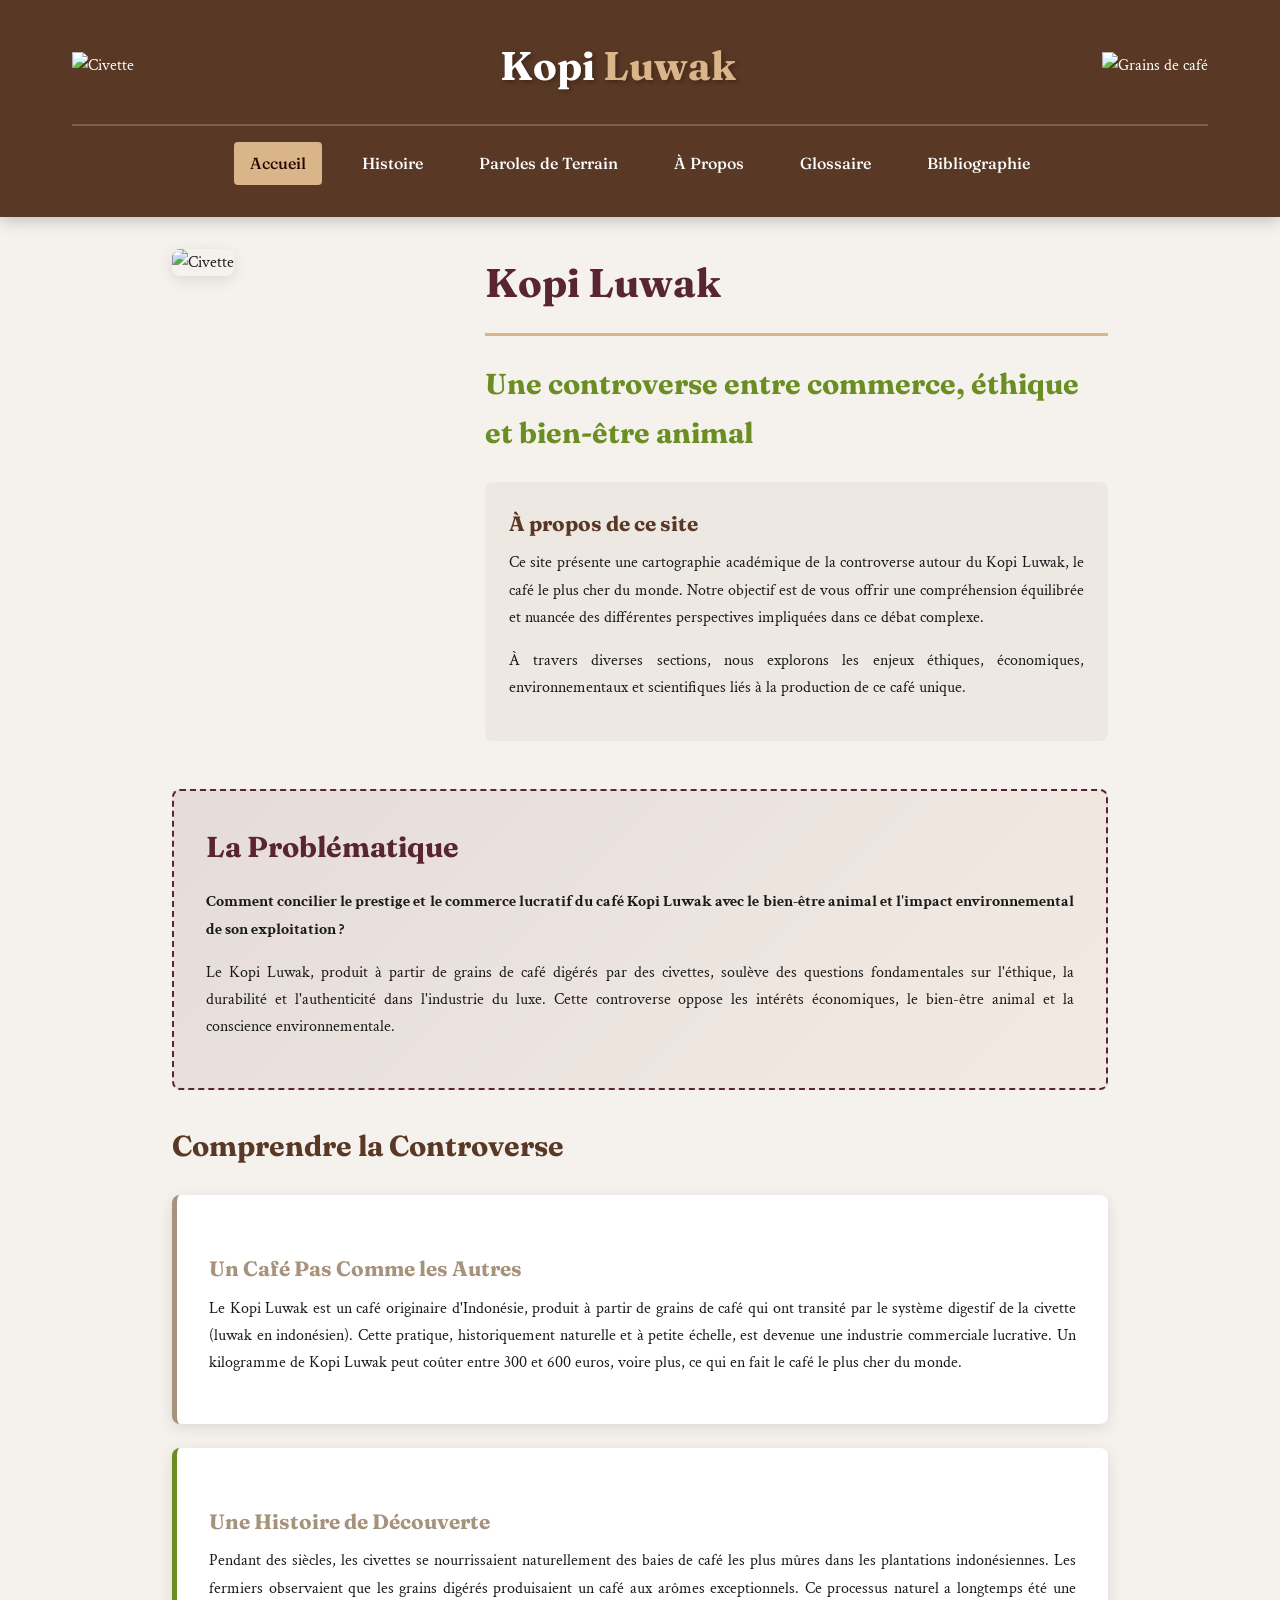
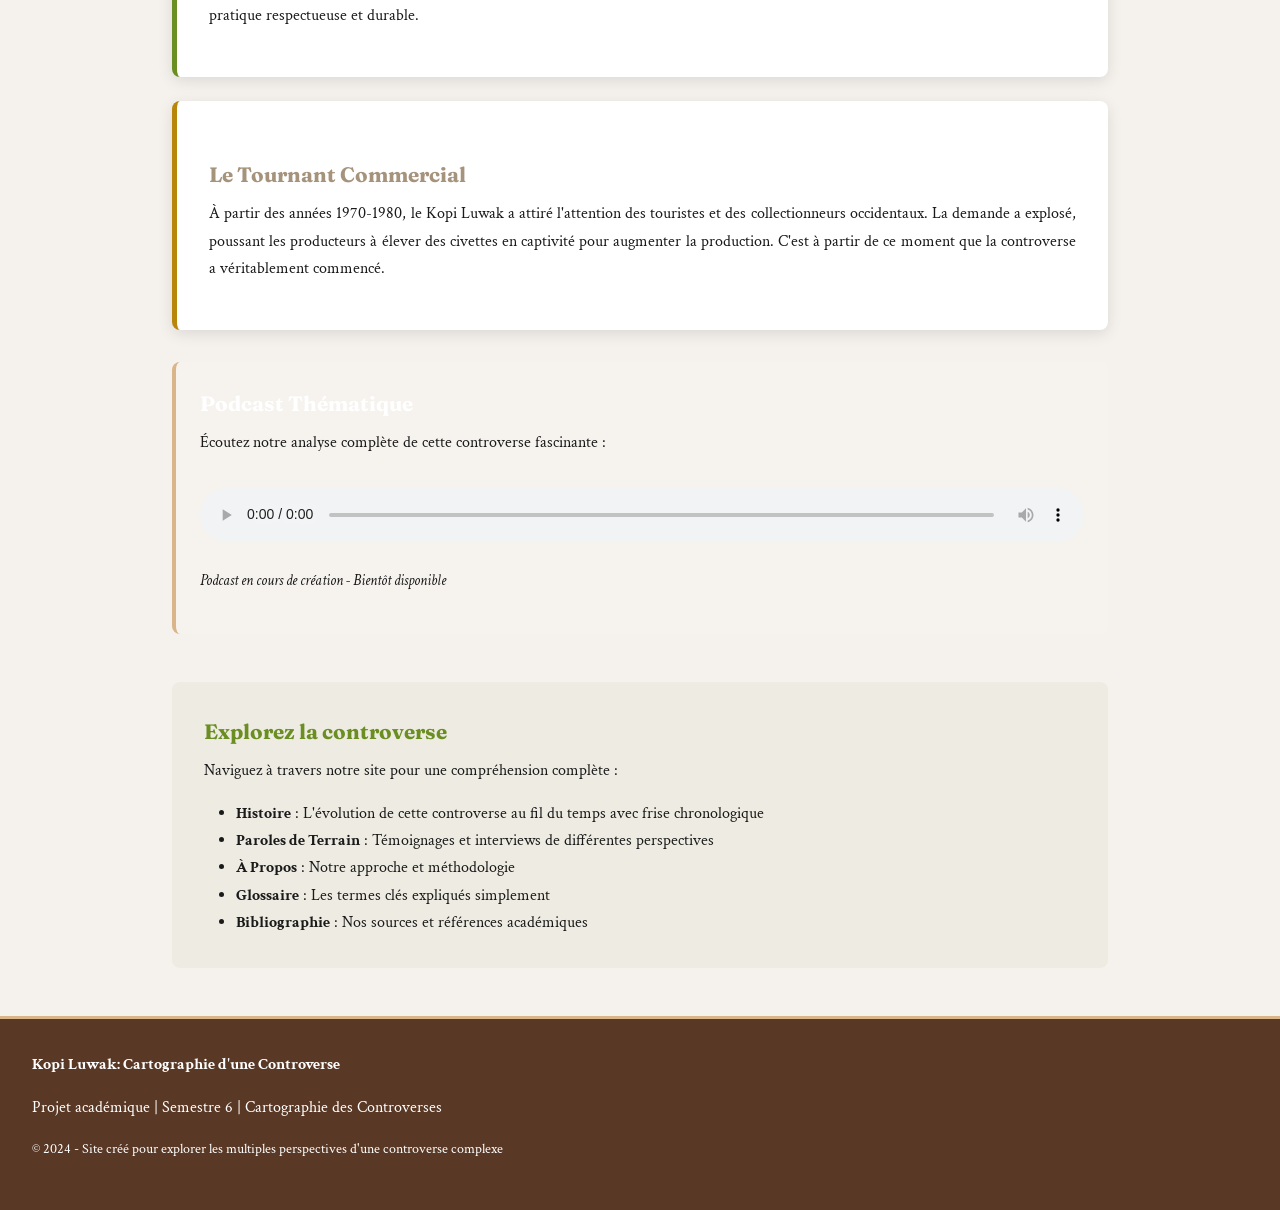
==== src/index.html @ 46649f6e "FIchiers Html, Js, Css mis a jour" ====
<!DOCTYPE html>
<html lang="fr">
<head>
    <meta charset="UTF-8">
    <meta name="viewport" content="width=device-width, initial-scale=1.0">
    <title>Kopi Luwak - Les Civettes et la Controverse du Café</title>
    <link href="https://fonts.googleapis.com/css2?family=Fraunces:wght@400;600;700&family=Crimson+Text:wght@400;600&display=swap" rel="stylesheet">
    <link rel="stylesheet" href="style.css">
    <script src="script.js" defer></script>
</head>
<body>
    <header>
        <div class="header-container">
            <div class="logo-section">
                <div class="logo-left">
                    <img src="https://images.pexels.com/photos/17376364/pexels-photo-17376364.jpeg?auto=compress&cs=tinysrgb&w=200" alt="Civette">
                </div>
                <div class="logo">Kopi <span>Luwak</span></div>
                <div class="logo-right">
                    <img src="https://images.pexels.com/photos/312418/pexels-photo-312418.jpeg?auto=compress&cs=tinysrgb&w=200" alt="Grains de café">
                </div>
            </div>
            <nav>
                <a href="index.html" class="nav-link active">Accueil</a>
                <a href="histoire.html" class="nav-link">Histoire</a>
                <a href="paroles.html" class="nav-link">Paroles de Terrain</a>
                <a href="apropos.html" class="nav-link">À Propos</a>
                <a href="glossaire.html" class="nav-link">Glossaire</a>
                <a href="bibliographie.html" class="nav-link">Bibliographie</a>
            </nav>
        </div>
    </header>


    <div class="container">
        <!-- ACCUEIL -->
        <div style="display: flex; gap: 2rem; margin-bottom: 3rem; align-items: flex-start;">
            <div style="flex-shrink: 0; flex-basis: 30%;">
                <img src="https://images.pexels.com/photos/17376364/pexels-photo-17376364.jpeg?auto=compress&cs=tinysrgb&w=400" alt="Civette" style="width: 100%; border-radius: 8px; box-shadow: 0 4px 15px rgba(0,0,0,0.1);">
            </div>
            <div style="flex: 1;">
                <h1>Kopi Luwak</h1>
                <h2 style="color: var(--accent-green); margin-top: 0.5rem;">Une controverse entre commerce, éthique et bien-être animal</h2>
                <div style="background: rgba(166, 147, 124, 0.1); padding: 1.5rem; border-radius: 8px; margin-top: 1.5rem;">
                    <h3 style="margin-top: 0; color: var(--medium-brown);">À propos de ce site</h3>
                    <p>Ce site présente une cartographie académique de la controverse autour du Kopi Luwak, le café le plus cher du monde. Notre objectif est de vous offrir une compréhension équilibrée et nuancée des différentes perspectives impliquées dans ce débat complexe.</p>
                    <p>À travers diverses sections, nous explorons les enjeux éthiques, économiques, environnementaux et scientifiques liés à la production de ce café unique.</p>
                </div>
            </div>
        </div>

        <div class="problematic">
            <h2>La Problématique</h2>
            <p><strong>Comment concilier le prestige et le commerce lucratif du café Kopi Luwak avec le bien-être animal et l'impact environnemental de son exploitation ?</strong></p>
            <p>Le Kopi Luwak, produit à partir de grains de café digérés par des civettes, soulève des questions fondamentales sur l'éthique, la durabilité et l'authenticité dans l'industrie du luxe. Cette controverse oppose les intérêts économiques, le bien-être animal et la conscience environnementale.</p>
        </div>

        <h2>Comprendre la Controverse</h2>
        
        <div class="card">
            <h3>Un Café Pas Comme les Autres</h3>
            <p>Le Kopi Luwak est un café originaire d'Indonésie, produit à partir de grains de café qui ont transité par le système digestif de la civette (luwak en indonésien). Cette pratique, historiquement naturelle et à petite échelle, est devenue une industrie commerciale lucrative. Un kilogramme de Kopi Luwak peut coûter entre 300 et 600 euros, voire plus, ce qui en fait le café le plus cher du monde.</p>
        </div>

        <div class="card">
            <h3>Une Histoire de Découverte</h3>
            <p>Pendant des siècles, les civettes se nourrissaient naturellement des baies de café les plus mûres dans les plantations indonésiennes. Les fermiers observaient que les grains digérés produisaient un café aux arômes exceptionnels. Ce processus naturel a longtemps été une pratique respectueuse et durable.</p>
        </div>

        <div class="card">
            <h3>Le Tournant Commercial</h3>
            <p>À partir des années 1970-1980, le Kopi Luwak a attiré l'attention des touristes et des collectionneurs occidentaux. La demande a explosé, poussant les producteurs à élever des civettes en captivité pour augmenter la production. C'est à partir de ce moment que la controverse a véritablement commencé.</p>
        </div>

        <div class="podcast-container">
            <h3>Podcast Thématique</h3>
            <p>Écoutez notre analyse complète de cette controverse fascinante :</p>
            <audio controls style="width: 100%; margin-top: 1rem;">
                <source src="#" type="audio/mpeg">
                Votre navigateur ne supporte pas la lecture audio.
            </audio>
            <p style="margin-top: 1rem; font-size: 0.95rem; color: var(--text-dark);">
                <em>Podcast en cours de création - Bientôt disponible</em>
            </p>
        </div>

        <div style="margin-top: 3rem; padding: 2rem; background: rgba(107, 142, 35, 0.05); border-radius: 8px;">
            <h3 style="margin-top: 0; color: var(--accent-green);">Explorez la controverse</h3>
            <p>Naviguez à travers notre site pour une compréhension complète :</p>
            <ul style="margin-left: 2rem; margin-top: 1rem;">
                <li><strong>Histoire</strong> : L'évolution de cette controverse au fil du temps avec frise chronologique</li>
                <li><strong>Paroles de Terrain</strong> : Témoignages et interviews de différentes perspectives</li>
                <li><strong>À Propos</strong> : Notre approche et méthodologie</li>
                <li><strong>Glossaire</strong> : Les termes clés expliqués simplement</li>
                <li><strong>Bibliographie</strong> : Nos sources et références académiques</li>
            </ul>
        </div>
    </div>

    <footer>
        <p><strong>Kopi Luwak: Cartographie d'une Controverse</strong></p>
        <p>Projet académique | Semestre 6 | Cartographie des Controverses</p>
        <p style="margin-top: 1rem; font-size: 0.9rem;">© 2024 - Site créé pour explorer les multiples perspectives d'une controverse complexe</p>
    </footer>

</body>
</html>
---- src/style.css ----
* {
    margin: 0;
    padding: 0;
    box-sizing: border-box;
}

:root {
    /* Couleurs */
    --dark-brown: #260801;
    --medium-brown: #593825;
    --taupe: #A6937C;
    --light-brown: #D9B589;
    --dark-burgundy: #592533;
    --cream: #f5f1ed;
    --text-dark: #1a1a1a;
    --accent-green: #6B8E23;
    --accent-gold: #B8860B;
    --light-bg: #faf7f2;
    --sage: #9CAF88;

    /* Spacing (rem) */
    --spacing-xs: 0.5rem;
    --spacing-sm: 1rem;
    --spacing-md: 1.5rem;
    --spacing-lg: 2rem;
    --spacing-xl: 3rem;
    --spacing-xxl: 4rem;

    /* Border Radius */
    --radius-sm: 4px;
    --radius-md: 6px;
    --radius-lg: 8px;
    --radius-xl: 10px;

    /* Font Sizes */
    --font-size-sm: 0.9rem;
    --font-size-base: 1rem;
    --font-size-md: 1.1rem;
    --font-size-lg: 1.3rem;
    --font-size-xl: 1.8rem;
    --font-size-2xl: 2.5rem;
    --font-size-3xl: 3rem;

    /* Line Heights */
    --line-height-tight: 1.5;
    --line-height-normal: 1.7;
    --line-height-relaxed: 1.8;
}

body {
    font-family: 'Crimson Text', 'Charter', serif;
    background-color: var(--cream);
    color: var(--text-dark);
    line-height: var(--line-height-normal);
}

/* Header & Navigation */
header {
    background: var(--medium-brown);
    color: white;
    padding: var(--spacing-lg) 0;
    box-shadow: 0 4px 15px rgba(0,0,0,0.2);
    position: static;
    top: 0;
    z-index: 100;
    width: 100%;
}

.header-container {
    max-width: 1200px;
    margin: 0 auto;
    padding: 0 var(--spacing-lg);
}

.logo-section {
    display: flex;
    align-items: center;
    justify-content: space-between;
    margin-bottom: var(--spacing-md);
    gap: var(--spacing-lg);
}

.logo-left {
    flex-shrink: 0;
}

.logo-left img {
    height: 80px;
    width: auto;
    object-fit: contain;
    filter: brightness(1.1);
}

.logo {
    font-family: 'Fraunces', serif;
    font-size: var(--font-size-2xl);
    font-weight: 700;
    text-shadow: 2px 2px 4px rgba(0,0,0,0.3);
    flex: 1;
    text-align: center;
}

.logo span {
    color: var(--light-brown);
}

.logo-right {
    flex-shrink: 0;
}

.logo-right img {
    height: 80px;
    width: auto;
    object-fit: contain;
    filter: brightness(1.1);
}

nav {
    display: flex;
    justify-content: center;
    gap: var(--spacing-md);
    flex-wrap: wrap;
    border-top: 2px solid rgba(255,255,255,0.2);
    padding-top: var(--spacing-sm);
}

nav a {
    color: white;
    text-decoration: none;
    font-family: 'Fraunces', serif;
    font-size: var(--font-size-base);
    font-weight: 500;
    padding: var(--spacing-xs) var(--spacing-sm);
    border-radius: var(--radius-sm);
    transition: all 0.3s ease;
    cursor: pointer;
}

nav a:hover, nav a.active {
    background-color: var(--light-brown);
    color: var(--dark-brown);
}

/* Main Container */
.container {
    max-width: 1000px;
    margin: var(--spacing-lg) auto;
    padding: 0 var(--spacing-lg);
}

/* Sections */
section {
    display: none;
    animation: fadeIn 0.5s ease;
}

section.active {
    display: block;
}

/* Sections */
section {
    display: none;
    animation: fadeIn 0.5s ease;
}

section.active {
    display: block;
}

@keyframes fadeIn {
    from { opacity: 0; transform: translateY(10px); }
    to { opacity: 1; transform: translateY(0); }
}

/* Typography */
h1 {
    font-family: 'Fraunces', serif;
    font-size: var(--font-size-2xl);
    color: var(--dark-burgundy);
    margin-bottom: var(--spacing-md);
    border-bottom: 3px solid var(--light-brown);
    padding-bottom: var(--spacing-sm);
}

h2 {
    font-family: 'Fraunces', serif;
    font-size: var(--font-size-xl);
    color: var(--medium-brown);
    margin-top: var(--spacing-lg);
    margin-bottom: var(--spacing-sm);
}

h3 {
    font-family: 'Fraunces', serif;
    font-size: var(--font-size-lg);
    color: var(--taupe);
    margin-top: var(--spacing-md);
    margin-bottom: var(--spacing-xs);
}

p {
    margin-bottom: var(--spacing-sm);
    text-align: justify;
}

/* Accueil */
.hero {
    background: var(--dark-brown);
    color: white;
    padding: var(--spacing-xxl) var(--spacing-lg);
    border-radius: var(--radius-xl);
    margin-bottom: var(--spacing-xl);
    text-align: center;
}

.hero h1 {
    color: var(--light-brown);
    border: none;
    padding-bottom: 0;
    font-size: var(--font-size-3xl);
    margin-bottom: var(--spacing-sm);
}

.hero p {
    font-size: 1.2rem;
    margin-bottom: var(--spacing-md);
}

.podcast-container {
    margin-top: var(--spacing-lg);
    padding: var(--spacing-md);
    background: rgba(255,255,255,0.1);
    border-radius: var(--radius-lg);
    border-left: 4px solid var(--light-brown);
}

.podcast-container h3 {
    color: white;
    margin-top: 0;
}

/* Cards */
.card {
    background: white;
    padding: var(--spacing-lg);
    margin: var(--spacing-md) 0;
    border-radius: var(--radius-lg);
    box-shadow: 0 4px 15px rgba(0,0,0,0.1);
    border-left: 5px solid var(--light-brown);
    transition: transform 0.3s ease, box-shadow 0.3s ease;
}

.card:nth-child(odd) {
    border-left-color: var(--accent-green);
}

.card:nth-child(even) {
    border-left-color: var(--taupe);
}

.card:nth-child(3n) {
    border-left-color: var(--accent-gold);
}

.card:hover {
    transform: translateY(-5px);
    box-shadow: 0 8px 25px rgba(0,0,0,0.15);
}

/* Timeline */
.timeline {
    margin: var(--spacing-lg) 0;
    padding-left: var(--spacing-lg);
    border-left: 3px solid var(--light-brown);
    position: relative;
}

.timeline-item {
    margin-bottom: var(--spacing-lg);
    padding-left: var(--spacing-lg);
    position: relative;
}

.timeline-item::before {
    content: '';
    width: 12px;
    height: 12px;
    background: var(--light-brown);
    border-radius: 50%;
    position: absolute;
    left: -2.6rem;
    top: 0.3rem;
}

.timeline-item h3 {
    color: var(--medium-brown);
    margin-bottom: var(--spacing-xs);
}

/* Padlet Section */
.padlet-section {
    background: linear-gradient(135deg, rgba(107, 142, 35, 0.05), rgba(184, 134, 11, 0.05));
    padding: var(--spacing-lg);
    border-radius: var(--radius-lg);
    margin: var(--spacing-lg) 0;
    border: 2px solid var(--accent-green);
}

.padlet-section h2 {
    color: var(--accent-green);
    margin-top: 0;
}

.padlet-embed-container {
    background: white;
    padding: var(--spacing-sm);
    border-radius: var(--radius-md);
}

/* Interview/Citation Box */
.quote-box {
    background: linear-gradient(135deg, rgba(166, 147, 124, 0.1), rgba(217, 181, 137, 0.1));
    border-left: 5px solid var(--dark-burgundy);
    padding: var(--spacing-lg);
    margin: var(--spacing-lg) 0;
    border-radius: var(--radius-md);
    font-style: italic;
}

.quote-author {
    margin-top: var(--spacing-sm);
    font-weight: bold;
    color: var(--medium-brown);
    font-style: normal;
}

/* Glossaire */
.glossary-term {
    background: white;
    padding: var(--spacing-md);
    margin: var(--spacing-sm) 0;
    border-radius: var(--radius-md);
    border-left: 4px solid var(--taupe);
}

.glossary-term:nth-child(odd) {
    border-left-color: var(--accent-green);
    background: rgba(107, 142, 35, 0.02);
}

.glossary-term:nth-child(even) {
    border-left-color: var(--accent-gold);
    background: rgba(184, 134, 11, 0.02);
}

.glossary-term dt {
    font-family: 'Fraunces', serif;
    font-size: 1.1rem;
    color: var(--medium-brown);
    font-weight: 600;
}

.glossary-term dd {
    margin-left: 0;
    margin-top: 0.5rem;
    color: var(--text-dark);
}

/* Bibliographie */
.bibliography-item {
    background: white;
    padding: var(--spacing-md);
    margin: var(--spacing-sm) 0;
    border-radius: var(--radius-md);
    border-left: 4px solid var(--taupe);
    line-height: var(--line-height-relaxed);
}

.bibliography-item:nth-child(odd) {
    border-left-color: var(--accent-green);
    background: rgba(107, 142, 35, 0.02);
}

.bibliography-item:nth-child(even) {
    border-left-color: var(--accent-gold);
    background: rgba(184, 134, 11, 0.02);
}

.bibliography-item a {
    color: var(--medium-brown);
    text-decoration: none;
    transition: color 0.3s ease;
}

.bibliography-item a:hover {
    color: var(--light-brown);
    text-decoration: underline;
}

/* About */
.team-member {
    background: white;
    padding: var(--spacing-md);
    margin: var(--spacing-md) 0;
    border-radius: var(--radius-lg);
    border-top: 4px solid var(--light-brown);
    box-shadow: 0 2px 8px rgba(0,0,0,0.1);
}

.team-member h3 {
    margin-top: 0;
}

/* Footer */
footer {
    background: var(--medium-brown);
    color: white;
    text-align: center;
    padding: var(--spacing-lg);
    margin-top: var(--spacing-xl);
    border-top: 3px solid var(--light-brown);
}

footer a {
    color: var(--light-brown);
    text-decoration: none;
}

footer a:hover {
    text-decoration: underline;
}

/* World Map Section */
.map-container {
    background: white;
    padding: var(--spacing-lg);
    border-radius: var(--radius-lg);
    margin: var(--spacing-lg) 0;
    box-shadow: 0 4px 15px rgba(0,0,0,0.1);
}

/* Problem Statement */
.problematic {
    background: linear-gradient(135deg, rgba(89, 40, 51, 0.1), rgba(217, 181, 137, 0.1));
    padding: var(--spacing-lg);
    border-radius: var(--radius-lg);
    border: 2px dashed var(--dark-burgundy);
    margin: var(--spacing-lg) 0;
}

.problematic h2 {
    color: var(--dark-burgundy);
    margin-top: 0;
}

/* Responsive */
@media (max-width: 768px) {
    .logo-section {
        flex-wrap: wrap;
        gap: 1rem;
    }

    .logo {
        font-size: 1.8rem;
        flex-basis: 100%;
        order: 2;
    }

    .logo-left, .logo-right {
        flex-basis: auto;
        order: 1;
    }

    .logo-left img, .logo-right img {
        height: 60px;
    }

    h1 {
        font-size: 2rem;
    }

    h2 {
        font-size: 1.5rem;
    }

    nav {
        gap: 0.5rem;
        flex-direction: column;
    }

    nav a {
        padding: 0.4rem 0.8rem;
        font-size: 0.9rem;
    }

    .hero h1 {
        font-size: 2rem;
    }

    .container {
        padding: 0 1rem;
    }
}
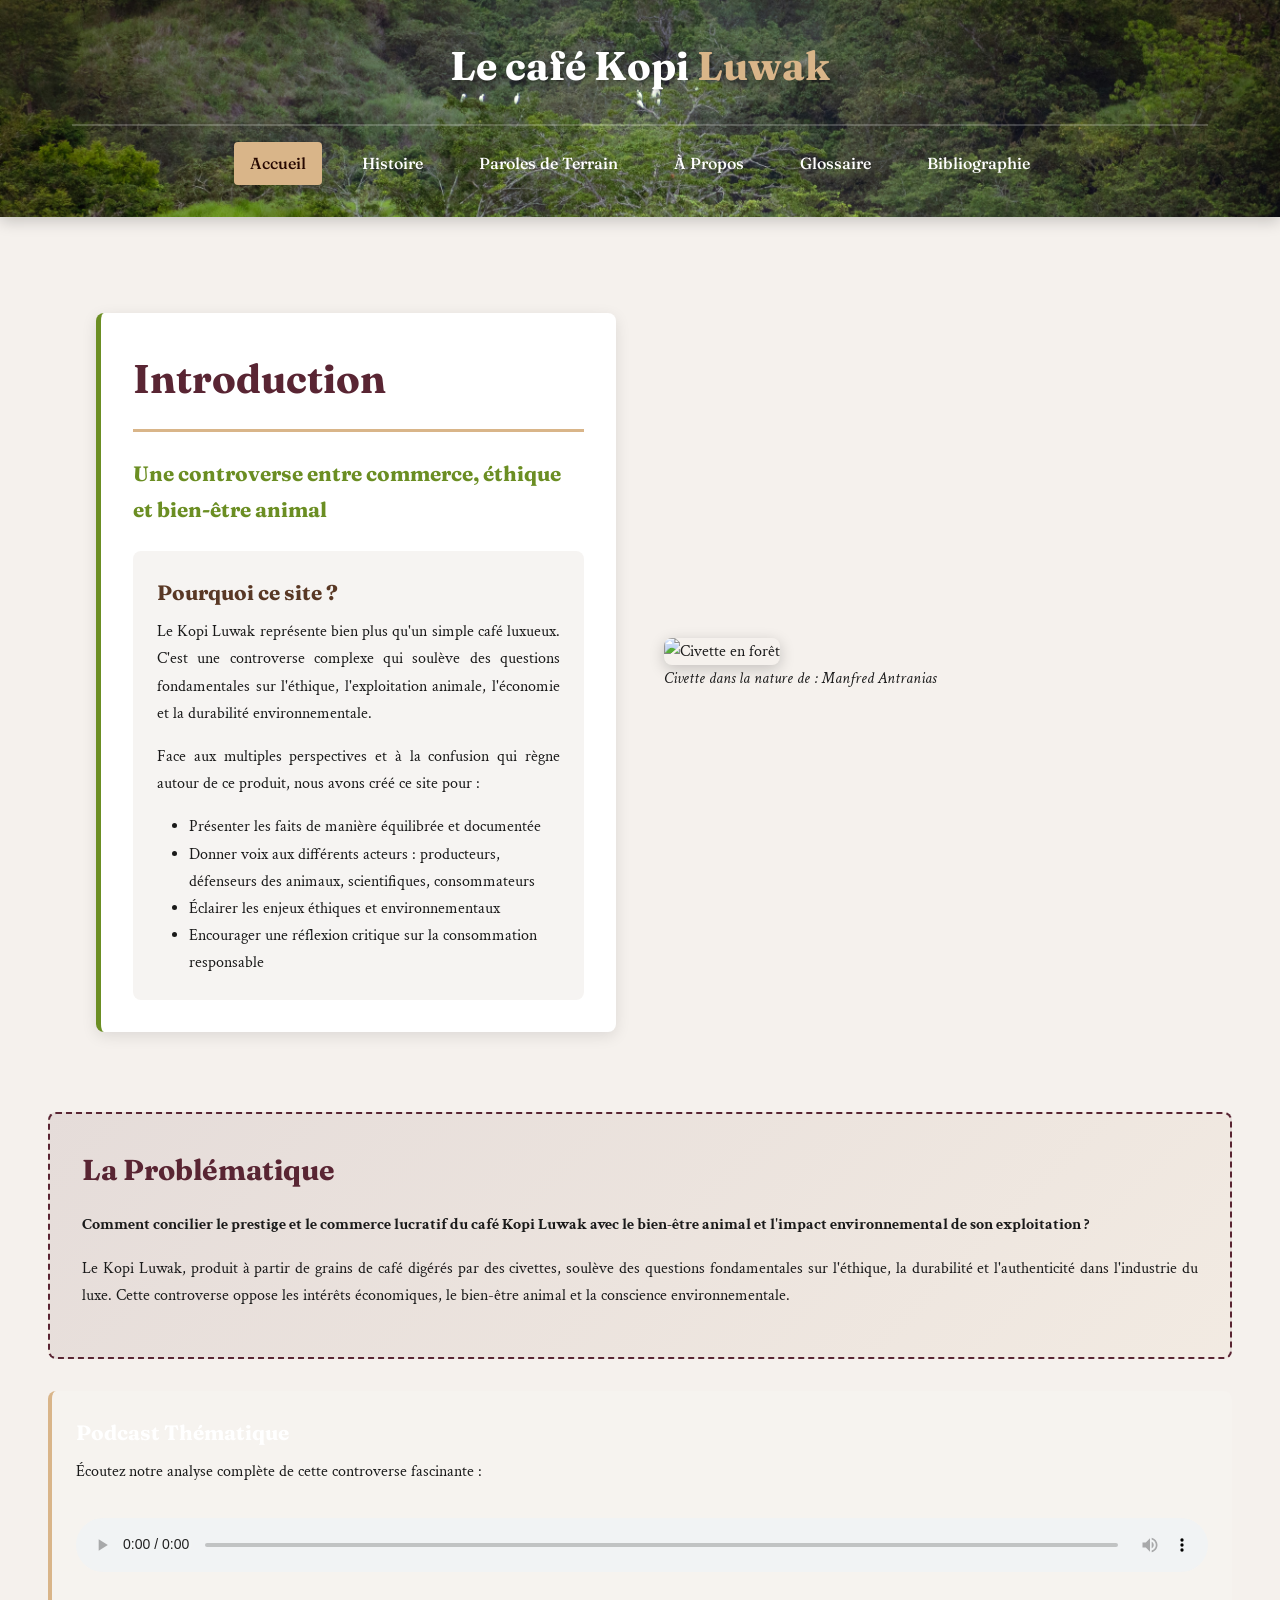
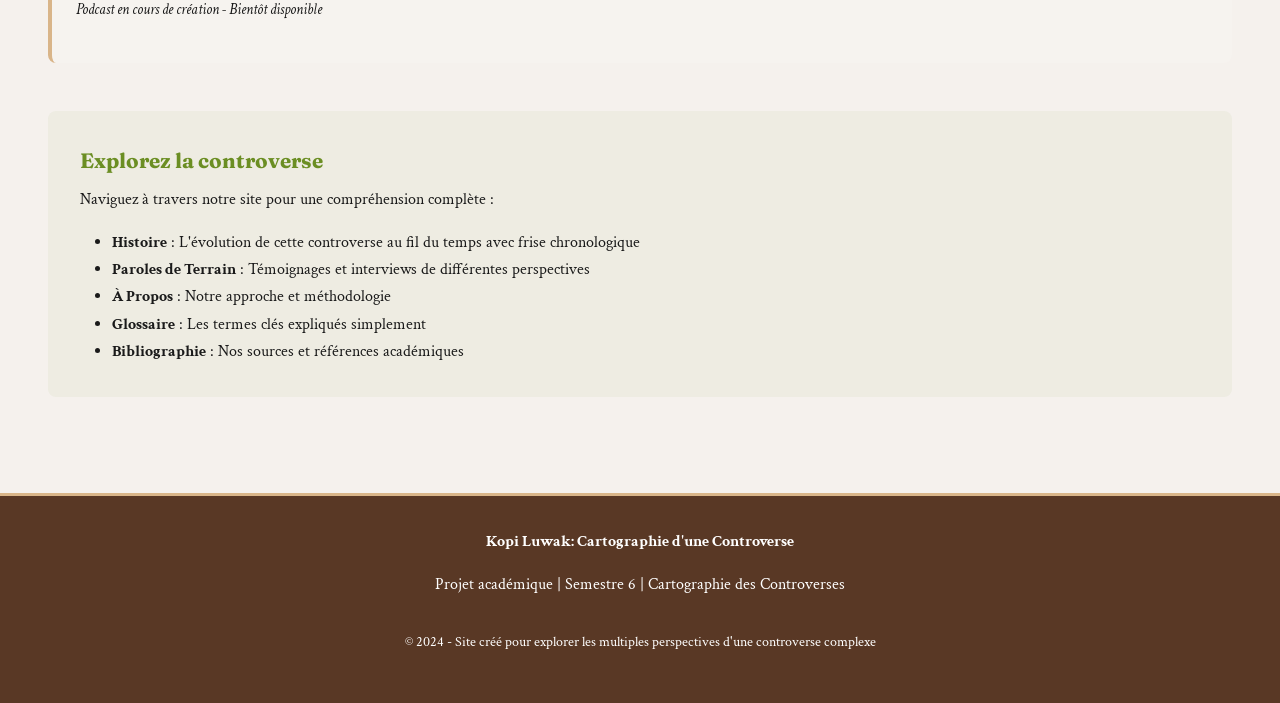
==== commit be1f509c: "Footer & header update" ====
--- a/src/index.html
+++ b/src/index.html
@@ -13,11 +13,9 @@
         <div class="header-container">
             <div class="logo-section">
                 <div class="logo-left">
-                    <img src="https://images.pexels.com/photos/17376364/pexels-photo-17376364.jpeg?auto=compress&cs=tinysrgb&w=200" alt="Civette">
                 </div>
-                <div class="logo">Kopi <span>Luwak</span></div>
+                <div class="logo">Le café Kopi<span> Luwak</span></div>
                 <div class="logo-right">
-                    <img src="https://images.pexels.com/photos/312418/pexels-photo-312418.jpeg?auto=compress&cs=tinysrgb&w=200" alt="Grains de café">
                 </div>
             </div>
             <nav>
@@ -33,19 +31,26 @@
 
 
     <div class="container">
-        <!-- ACCUEIL -->
-        <div style="display: flex; gap: 2rem; margin-bottom: 3rem; align-items: flex-start;">
-            <div style="flex-shrink: 0; flex-basis: 30%;">
-                <img src="https://images.pexels.com/photos/17376364/pexels-photo-17376364.jpeg?auto=compress&cs=tinysrgb&w=400" alt="Civette" style="width: 100%; border-radius: 8px; box-shadow: 0 4px 15px rgba(0,0,0,0.1);">
+        <!-- INTRODUCTION CARD -->
+        <div class="intro-section">
+            <div class="intro-card">
+                <h1>Introduction</h1>
+                <h3 style="color: var(--accent-green);">Une controverse entre commerce, éthique et bien-être animal</h3>
+                <div style="background: rgba(166, 147, 124, 0.1); padding: 1.5rem; border-radius: 8px; margin-top: 1.5rem;">
+                    <h3 style="margin-top: 0; color: var(--medium-brown);">Pourquoi ce site ?</h3>
+                    <p>Le Kopi Luwak représente bien plus qu'un simple café luxueux. C'est une controverse complexe qui soulève des questions fondamentales sur l'éthique, l'exploitation animale, l'économie et la durabilité environnementale.</p>
+                    <p>Face aux multiples perspectives et à la confusion qui règne autour de ce produit, nous avons créé ce site pour :</p>
+                    <ul style="margin-left: 2rem; margin-top: 1rem;">
+                        <li>Présenter les faits de manière équilibrée et documentée</li>
+                        <li>Donner voix aux différents acteurs : producteurs, défenseurs des animaux, scientifiques, consommateurs</li>
+                        <li>Éclairer les enjeux éthiques et environnementaux</li>
+                        <li>Encourager une réflexion critique sur la consommation responsable</li>
+                    </ul>
+                </div>
             </div>
-            <div style="flex: 1;">
-                <h1>Kopi Luwak</h1>
-                <h2 style="color: var(--accent-green); margin-top: 0.5rem;">Une controverse entre commerce, éthique et bien-être animal</h2>
-                <div style="background: rgba(166, 147, 124, 0.1); padding: 1.5rem; border-radius: 8px; margin-top: 1.5rem;">
-                    <h3 style="margin-top: 0; color: var(--medium-brown);">À propos de ce site</h3>
-                    <p>Ce site présente une cartographie académique de la controverse autour du Kopi Luwak, le café le plus cher du monde. Notre objectif est de vous offrir une compréhension équilibrée et nuancée des différentes perspectives impliquées dans ce débat complexe.</p>
-                    <p>À travers diverses sections, nous explorons les enjeux éthiques, économiques, environnementaux et scientifiques liés à la production de ce café unique.</p>
-                </div>
+            <div class="intro-image">
+                <img src="/img/civette-nature.jpg" alt="Civette en forêt" style="width: 100%; height: auto; border-radius: 8px; box-shadow: 0 4px 15px rgba(0,0,0,0.2);">
+                <p><i>Civette dans la nature de : Manfred Antranias</i></p>
             </div>
         </div>
 
@@ -55,22 +60,6 @@
             <p>Le Kopi Luwak, produit à partir de grains de café digérés par des civettes, soulève des questions fondamentales sur l'éthique, la durabilité et l'authenticité dans l'industrie du luxe. Cette controverse oppose les intérêts économiques, le bien-être animal et la conscience environnementale.</p>
         </div>
 
-        <h2>Comprendre la Controverse</h2>
-        
-        <div class="card">
-            <h3>Un Café Pas Comme les Autres</h3>
-            <p>Le Kopi Luwak est un café originaire d'Indonésie, produit à partir de grains de café qui ont transité par le système digestif de la civette (luwak en indonésien). Cette pratique, historiquement naturelle et à petite échelle, est devenue une industrie commerciale lucrative. Un kilogramme de Kopi Luwak peut coûter entre 300 et 600 euros, voire plus, ce qui en fait le café le plus cher du monde.</p>
-        </div>
-
-        <div class="card">
-            <h3>Une Histoire de Découverte</h3>
-            <p>Pendant des siècles, les civettes se nourrissaient naturellement des baies de café les plus mûres dans les plantations indonésiennes. Les fermiers observaient que les grains digérés produisaient un café aux arômes exceptionnels. Ce processus naturel a longtemps été une pratique respectueuse et durable.</p>
-        </div>
-
-        <div class="card">
-            <h3>Le Tournant Commercial</h3>
-            <p>À partir des années 1970-1980, le Kopi Luwak a attiré l'attention des touristes et des collectionneurs occidentaux. La demande a explosé, poussant les producteurs à élever des civettes en captivité pour augmenter la production. C'est à partir de ce moment que la controverse a véritablement commencé.</p>
-        </div>
 
         <div class="podcast-container">
             <h3>Podcast Thématique</h3>
--- a/src/style.css
+++ b/src/style.css
@@ -56,7 +56,8 @@
 
 /* Header & Navigation */
 header {
-    background: var(--medium-brown);
+    background: url('img/indonesie-foret.jpg');
+    background-size: cover;
     color: white;
     padding: var(--spacing-lg) 0;
     box-shadow: 0 4px 15px rgba(0,0,0,0.2);
@@ -143,9 +144,51 @@
 
 /* Main Container */
 .container {
-    max-width: 1000px;
-    margin: var(--spacing-lg) auto;
-    padding: 0 var(--spacing-lg);
+    width: 100%;
+    margin: 0;
+    padding: var(--spacing-xl);
+}
+
+/* Intro Section */
+.intro-section {
+    display: grid;
+    grid-template-columns: 1fr 1fr;
+    gap: 3rem;
+    padding: var(--spacing-xl);
+    align-items: center;
+    /*background: linear-gradient(135deg, rgba(107, 142, 35, 0.05), rgba(166, 147, 124, 0.05));*/
+}
+
+.intro-card {
+    padding: var(--spacing-lg);
+    background: white;
+    border-radius: var(--radius-lg);
+    box-shadow: 0 4px 15px rgba(0,0,0,0.1);
+    border-left: 5px solid var(--accent-green);
+}
+
+.intro-card h1 {
+    color: var(--dark-burgundy);
+    border-bottom: 3px solid var(--light-brown);
+    padding-bottom: var(--spacing-sm);
+    margin-bottom: var(--spacing-md);
+}
+
+.intro-card h2 {
+    color: var(--accent-green);
+    margin-top: 0;
+}
+
+.intro-image {
+    width: 100%;
+    height: auto;
+}
+
+/* Container Full Width */
+.container-full {
+    width: 100%;
+    margin: 0;
+    padding: 0;
 }
 
 /* Sections */
@@ -420,6 +463,16 @@
     padding: var(--spacing-lg);
     margin-top: var(--spacing-xl);
     border-top: 3px solid var(--light-brown);
+    display: flex;
+    flex-direction: column;
+    align-items: center;
+    justify-content: center;
+}
+
+footer p {
+    max-width: 600px;
+    margin-left: auto;
+    margin-right: auto;
 }
 
 footer a {
@@ -456,6 +509,12 @@
 
 /* Responsive */
 @media (max-width: 768px) {
+    .intro-section {
+        grid-template-columns: 1fr;
+        gap: 1.5rem;
+        padding: var(--spacing-lg);
+    }
+
     .logo-section {
         flex-wrap: wrap;
         gap: 1rem;
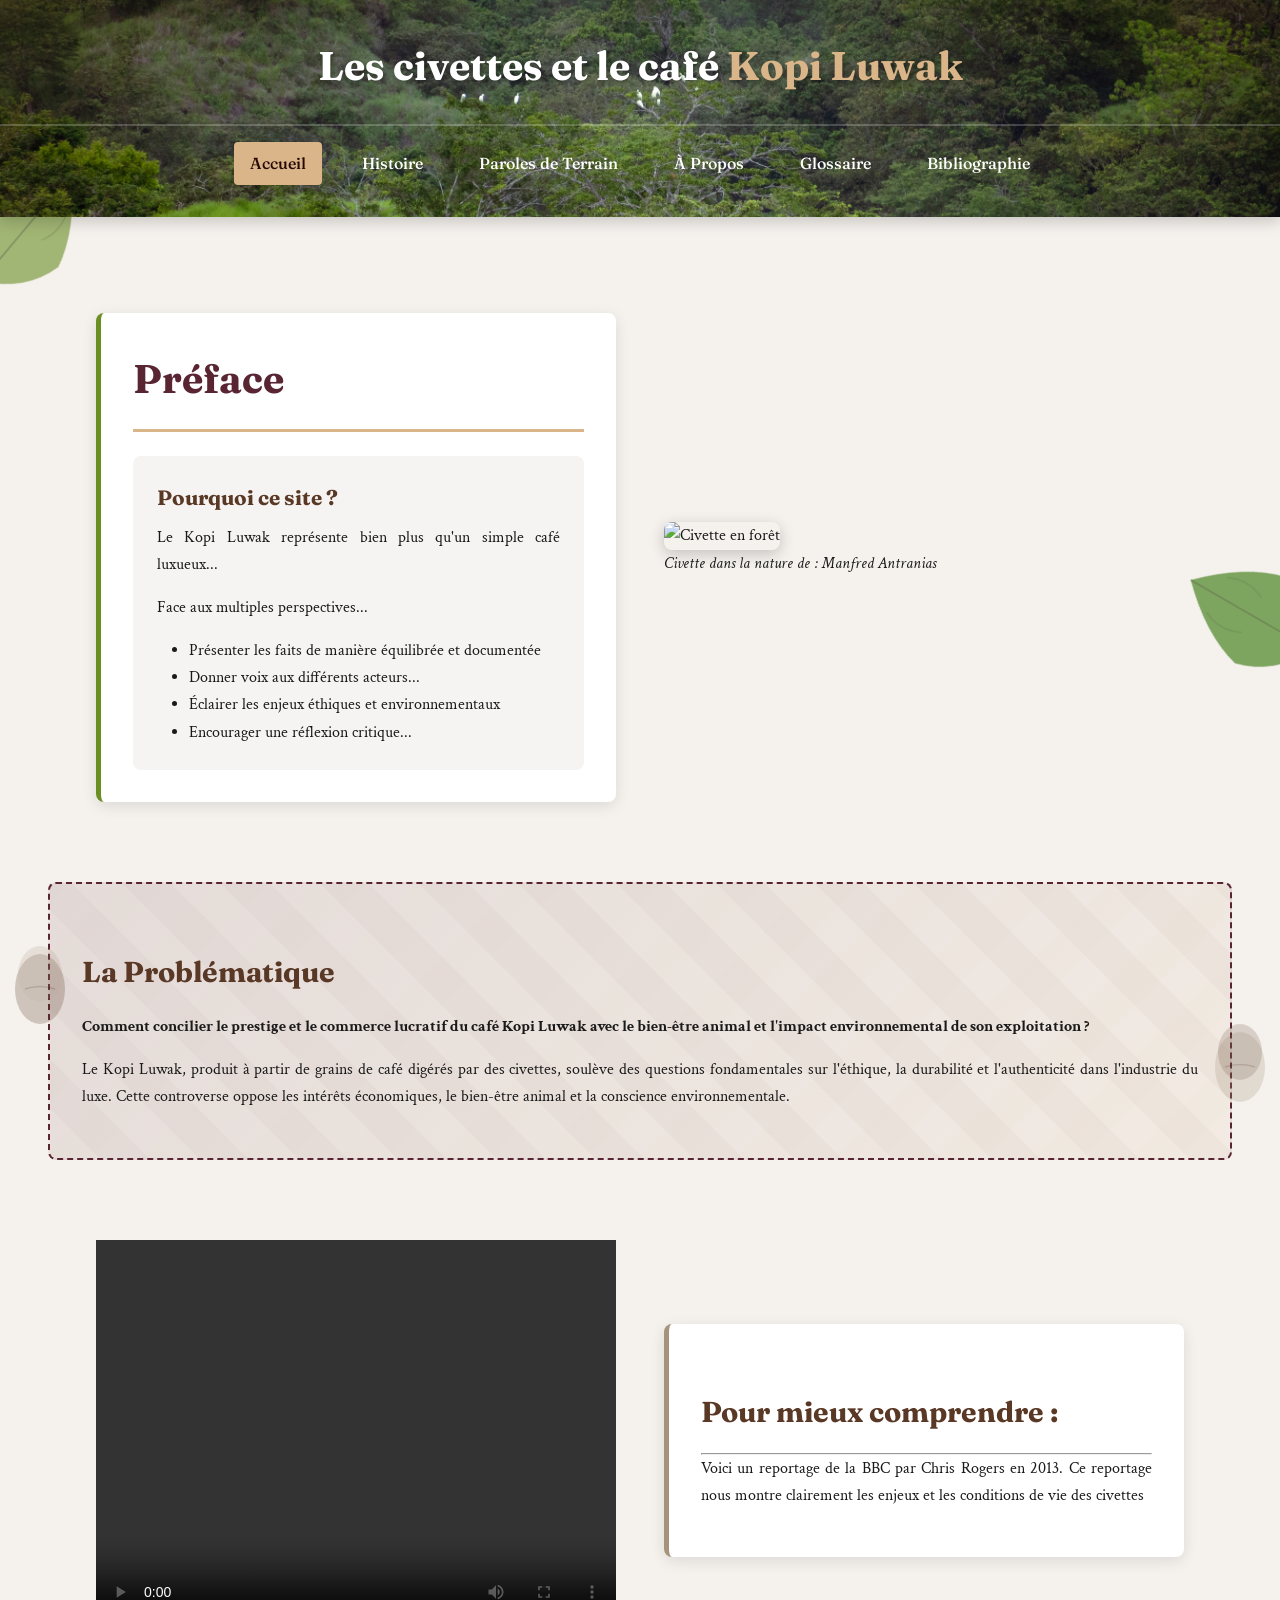
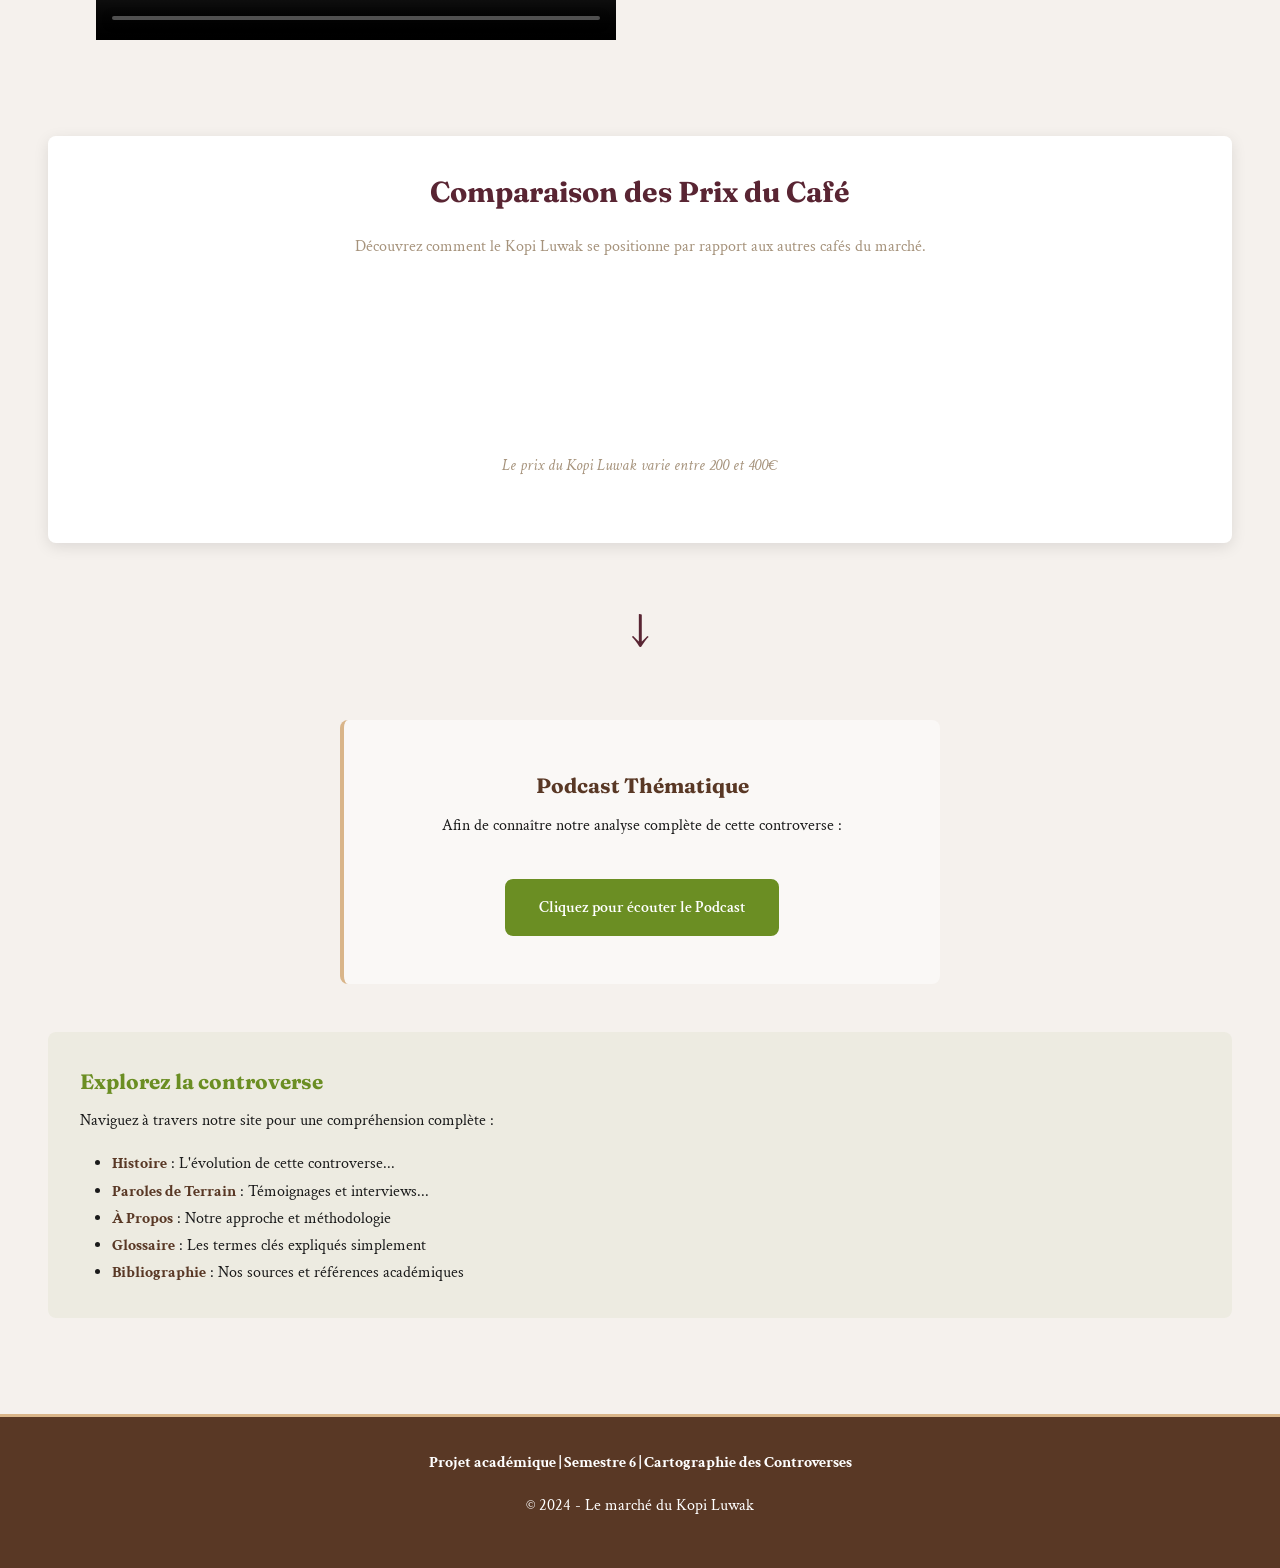
==== commit 83b0b795: "index.html" ====
--- a/src/index.html
+++ b/src/index.html
@@ -6,16 +6,15 @@
     <title>Kopi Luwak - Les Civettes et la Controverse du Café</title>
     <link href="https://fonts.googleapis.com/css2?family=Fraunces:wght@400;600;700&family=Crimson+Text:wght@400;600&display=swap" rel="stylesheet">
     <link rel="stylesheet" href="style.css">
-    <script src="script.js" defer></script>
+    <link rel="stylesheet" href="index.css">
+    <script src="chart.js" defer></script>
+    <script src="https://cdnjs.cloudflare.com/ajax/libs/Chart.js/3.9.1/chart.min.js"></script>
 </head>
 <body>
     <header>
         <div class="header-container">
             <div class="logo-section">
-                <div class="logo-left">
-                </div>
-                <div class="logo">Le café Kopi<span> Luwak</span></div>
-                <div class="logo-right">
+                <div class="logo">Les civettes et le café<span> Kopi Luwak</span></div>
                 </div>
             </div>
             <nav>
@@ -31,65 +30,94 @@
 
 
     <div class="container">
+
         <!-- INTRODUCTION CARD -->
         <div class="intro-section">
             <div class="intro-card">
-                <h1>Introduction</h1>
-                <h3 style="color: var(--accent-green);">Une controverse entre commerce, éthique et bien-être animal</h3>
-                <div style="background: rgba(166, 147, 124, 0.1); padding: 1.5rem; border-radius: 8px; margin-top: 1.5rem;">
-                    <h3 style="margin-top: 0; color: var(--medium-brown);">Pourquoi ce site ?</h3>
-                    <p>Le Kopi Luwak représente bien plus qu'un simple café luxueux. C'est une controverse complexe qui soulève des questions fondamentales sur l'éthique, l'exploitation animale, l'économie et la durabilité environnementale.</p>
-                    <p>Face aux multiples perspectives et à la confusion qui règne autour de ce produit, nous avons créé ce site pour :</p>
-                    <ul style="margin-left: 2rem; margin-top: 1rem;">
+                <h1>Préface</h1>
+                <div class="intro-card-inner">
+                    <h3>Pourquoi ce site ?</h3>
+                    <p>Le Kopi Luwak représente bien plus qu'un simple café luxueux...</p>
+                    <p>Face aux multiples perspectives...</p>
+                    <ul>
                         <li>Présenter les faits de manière équilibrée et documentée</li>
-                        <li>Donner voix aux différents acteurs : producteurs, défenseurs des animaux, scientifiques, consommateurs</li>
+                        <li>Donner voix aux différents acteurs...</li>
                         <li>Éclairer les enjeux éthiques et environnementaux</li>
-                        <li>Encourager une réflexion critique sur la consommation responsable</li>
+                        <li>Encourager une réflexion critique...</li>
                     </ul>
                 </div>
             </div>
             <div class="intro-image">
-                <img src="/img/civette-nature.jpg" alt="Civette en forêt" style="width: 100%; height: auto; border-radius: 8px; box-shadow: 0 4px 15px rgba(0,0,0,0.2);">
-                <p><i>Civette dans la nature de : Manfred Antranias</i></p>
+                <img src="/img/civette-nature.jpg" alt="Civette en forêt">
+                <p>Civette dans la nature de : Manfred Antranias</p>
             </div>
         </div>
 
+        <!--Feuilles de décoration-->
+        <div class="leaf-decoration leaf-left"></div>
+        <div class="leaf-decoration leaf-right"></div>
+
+        <!--Problématique-->
         <div class="problematic">
             <h2>La Problématique</h2>
             <p><strong>Comment concilier le prestige et le commerce lucratif du café Kopi Luwak avec le bien-être animal et l'impact environnemental de son exploitation ?</strong></p>
             <p>Le Kopi Luwak, produit à partir de grains de café digérés par des civettes, soulève des questions fondamentales sur l'éthique, la durabilité et l'authenticité dans l'industrie du luxe. Cette controverse oppose les intérêts économiques, le bien-être animal et la conscience environnementale.</p>
         </div>
 
+        <!--Section Vidéo BBC-->
+        <div class="intro-section">
+            <video width="100%" height="400" controls>
+                <source src="/video/video.mp4" type="video/mp4">
+            </video>
 
-        <div class="podcast-container">
-            <h3>Podcast Thématique</h3>
-            <p>Écoutez notre analyse complète de cette controverse fascinante :</p>
-            <audio controls style="width: 100%; margin-top: 1rem;">
-                <source src="#" type="audio/mpeg">
-                Votre navigateur ne supporte pas la lecture audio.
-            </audio>
-            <p style="margin-top: 1rem; font-size: 0.95rem; color: var(--text-dark);">
-                <em>Podcast en cours de création - Bientôt disponible</em>
-            </p>
+            <div class="card">
+                <h2>Pour mieux comprendre :</h2>
+                <hr>
+                <p>Voici un reportage de la BBC par Chris Rogers en 2013.
+                    Ce reportage nous montre clairement les enjeux et les conditions de vie des civettes
+                </p>
+            </div>
         </div>
 
-        <div style="margin-top: 3rem; padding: 2rem; background: rgba(107, 142, 35, 0.05); border-radius: 8px;">
-            <h3 style="margin-top: 0; color: var(--accent-green);">Explorez la controverse</h3>
+
+        <!-- Graphique comparaison prix -->
+        <div class="price-comparison-section">
+            <h2>Comparaison des Prix du Café</h2>
+            <p>Découvrez comment le Kopi Luwak se positionne par rapport aux autres cafés du marché.</p>
+            <canvas id="priceChart"></canvas>
+            <p><i>Le prix du Kopi Luwak varie entre 200 et 400€</i></p>
+        </div>
+
+        <!--Flèche-->
+        <div class="arrow-down">
+            <a href="#podcast" class="arrow-down-link">↓</a>
+        </div>
+
+        <!--Podcast-->
+        <div class="podcast-container" id="podcast">
+            <h3>Podcast Thématique</h3>
+            <p>Afin de connaître notre analyse complète de cette controverse :</p>
+            <a href="podcast.html" class="podcast-btn">Cliquez pour écouter le Podcast</a>
+        </div>
+
+
+        <!--Explore section-->
+        <div class="explore-section">
+            <h3>Explorez la controverse</h3>
             <p>Naviguez à travers notre site pour une compréhension complète :</p>
-            <ul style="margin-left: 2rem; margin-top: 1rem;">
-                <li><strong>Histoire</strong> : L'évolution de cette controverse au fil du temps avec frise chronologique</li>
-                <li><strong>Paroles de Terrain</strong> : Témoignages et interviews de différentes perspectives</li>
-                <li><strong>À Propos</strong> : Notre approche et méthodologie</li>
-                <li><strong>Glossaire</strong> : Les termes clés expliqués simplement</li>
-                <li><strong>Bibliographie</strong> : Nos sources et références académiques</li>
+            <ul>
+                <li><a href="histoire.html"><strong>Histoire</strong></a> : L'évolution de cette controverse...</li>
+                <li><a href="paroles.html"><strong>Paroles de Terrain</strong> </a>: Témoignages et interviews...</li>
+                <li><a href="apropos.html"><strong>À Propos</strong></a> : Notre approche et méthodologie</li>
+                <li><a href="glossaire.html"><strong>Glossaire</strong></a> : Les termes clés expliqués simplement</li>
+                <li><a href="bibliographie.html"><strong>Bibliographie</strong></a> : Nos sources et références académiques</li>
             </ul>
         </div>
     </div>
 
     <footer>
-        <p><strong>Kopi Luwak: Cartographie d'une Controverse</strong></p>
-        <p>Projet académique | Semestre 6 | Cartographie des Controverses</p>
-        <p style="margin-top: 1rem; font-size: 0.9rem;">© 2024 - Site créé pour explorer les multiples perspectives d'une controverse complexe</p>
+        <p><strong>Projet académique | Semestre 6 | Cartographie des Controverses</strong></p>
+        <p>© 2024 - Le marché du Kopi Luwak</p>
     </footer>
 
 </body>
--- a/src/style.css
+++ b/src/style.css
@@ -1,7 +1,15 @@
+/* ========== RESET & VARIABLES ========== */
 * {
     margin: 0;
     padding: 0;
     box-sizing: border-box;
+}
+
+html, body {
+    width: 100%;
+    margin: 0;
+    padding: 0;
+    overflow-x: hidden;
 }
 
 :root {
@@ -54,7 +62,38 @@
     line-height: var(--line-height-normal);
 }
 
-/* Header & Navigation */
+/* ========== TYPOGRAPHY ========== */
+h1 {
+    font-family: 'Fraunces', serif;
+    font-size: var(--font-size-2xl);
+    color: var(--dark-burgundy);
+    margin-bottom: var(--spacing-md);
+    border-bottom: 3px solid var(--light-brown);
+    padding-bottom: var(--spacing-sm);
+}
+
+h2 {
+    font-family: 'Fraunces', serif;
+    font-size: var(--font-size-xl);
+    color: var(--medium-brown);
+    margin-top: var(--spacing-lg);
+    margin-bottom: var(--spacing-sm);
+}
+
+h3 {
+    font-family: 'Fraunces', serif;
+    font-size: var(--font-size-lg);
+    color: var(--taupe);
+    margin-top: var(--spacing-md);
+    margin-bottom: var(--spacing-xs);
+}
+
+p {
+    margin-bottom: var(--spacing-sm);
+    text-align: justify;
+}
+
+/* ========== HEADER & NAVIGATION ========== */
 header {
     background: url('img/indonesie-foret.jpg');
     background-size: cover;
@@ -65,6 +104,9 @@
     top: 0;
     z-index: 100;
     width: 100%;
+    box-sizing: border-box;
+    margin-left: 0;
+    margin-right: 0;
 }
 
 .header-container {
@@ -142,21 +184,26 @@
     color: var(--dark-brown);
 }
 
-/* Main Container */
+/* ========== MAIN CONTAINERS ========== */
 .container {
     width: 100%;
     margin: 0;
     padding: var(--spacing-xl);
 }
 
-/* Intro Section */
+.container-full {
+    width: 100%;
+    margin: 0;
+    padding: 0;
+}
+
+/* ========== INTRO SECTION ========== */
 .intro-section {
     display: grid;
     grid-template-columns: 1fr 1fr;
     gap: 3rem;
     padding: var(--spacing-xl);
     align-items: center;
-    /*background: linear-gradient(135deg, rgba(107, 142, 35, 0.05), rgba(166, 147, 124, 0.05));*/
 }
 
 .intro-card {
@@ -184,14 +231,7 @@
     height: auto;
 }
 
-/* Container Full Width */
-.container-full {
-    width: 100%;
-    margin: 0;
-    padding: 0;
-}
-
-/* Sections */
+/* ========== SECTIONS & ANIMATIONS ========== */
 section {
     display: none;
     animation: fadeIn 0.5s ease;
@@ -201,53 +241,21 @@
     display: block;
 }
 
-/* Sections */
-section {
-    display: none;
-    animation: fadeIn 0.5s ease;
-}
-
-section.active {
-    display: block;
-}
-
 @keyframes fadeIn {
     from { opacity: 0; transform: translateY(10px); }
     to { opacity: 1; transform: translateY(0); }
 }
 
-/* Typography */
-h1 {
-    font-family: 'Fraunces', serif;
-    font-size: var(--font-size-2xl);
-    color: var(--dark-burgundy);
-    margin-bottom: var(--spacing-md);
-    border-bottom: 3px solid var(--light-brown);
-    padding-bottom: var(--spacing-sm);
-}
-
-h2 {
-    font-family: 'Fraunces', serif;
-    font-size: var(--font-size-xl);
-    color: var(--medium-brown);
-    margin-top: var(--spacing-lg);
-    margin-bottom: var(--spacing-sm);
-}
-
-h3 {
-    font-family: 'Fraunces', serif;
-    font-size: var(--font-size-lg);
-    color: var(--taupe);
-    margin-top: var(--spacing-md);
-    margin-bottom: var(--spacing-xs);
-}
-
-p {
-    margin-bottom: var(--spacing-sm);
-    text-align: justify;
-}
-
-/* Accueil */
+@keyframes bounce {
+    0%, 100% {
+        transform: translateY(0);
+    }
+    50% {
+        transform: translateY(-15px);
+    }
+}
+
+/* ========== HERO SECTION ========== */
 .hero {
     background: var(--dark-brown);
     color: white;
@@ -270,20 +278,9 @@
     margin-bottom: var(--spacing-md);
 }
 
-.podcast-container {
-    margin-top: var(--spacing-lg);
-    padding: var(--spacing-md);
-    background: rgba(255,255,255,0.1);
-    border-radius: var(--radius-lg);
-    border-left: 4px solid var(--light-brown);
-}
-
-.podcast-container h3 {
-    color: white;
-    margin-top: 0;
-}
-
-/* Cards */
+
+
+/* ========== CARDS ========== */
 .card {
     background: white;
     padding: var(--spacing-lg);
@@ -311,7 +308,7 @@
     box-shadow: 0 8px 25px rgba(0,0,0,0.15);
 }
 
-/* Timeline */
+/* ========== TIMELINE ========== */
 .timeline {
     margin: var(--spacing-lg) 0;
     padding-left: var(--spacing-lg);
@@ -341,7 +338,54 @@
     margin-bottom: var(--spacing-xs);
 }
 
-/* Padlet Section */
+/* ========== PROBLEM STATEMENT ========== */
+.problematic {
+    background-color: #f5f1ed;
+    background-image: 
+        linear-gradient(135deg, rgba(89, 40, 51, 0.1), rgba(217, 181, 137, 0.1)),
+        repeating-linear-gradient(45deg, transparent, transparent 35px, rgba(89, 56, 40, 0.03) 35px, rgba(89, 56, 40, 0.03) 70px),
+        repeating-linear-gradient(-45deg, transparent, transparent 35px, rgba(217, 181, 137, 0.02) 35px, rgba(217, 181, 137, 0.02) 70px);
+    padding: var(--spacing-lg);
+    border-radius: var(--radius-lg);
+    border: 2px dashed var(--dark-burgundy);
+    margin: var(--spacing-lg) 0;
+    position: relative;
+}
+
+.problematic::before {
+    content: '';
+    position: absolute;
+    left: -60px;
+    top: 20%;
+    width: 100px;
+    height: 100px;
+    background-image: url('data:image/svg+xml,<svg xmlns="http://www.w3.org/2000/svg" viewBox="0 0 100 100"><ellipse cx="50" cy="50" rx="25" ry="35" fill="%23593825" opacity="0.4"/><ellipse cx="50" cy="35" rx="22" ry="28" fill="%23A6937C" opacity="0.3"/><path d="M 35 50 Q 50 45 65 50" stroke="%23260801" stroke-width="1.5" fill="none" opacity="0.3"/></svg>');
+    background-size: contain;
+    background-repeat: no-repeat;
+    pointer-events: none;
+    opacity: 0.6;
+}
+
+.problematic::after {
+    content: '';
+    position: absolute;
+    right: -60px;
+    bottom: 15%;
+    width: 100px;
+    height: 100px;
+    background-image: url('data:image/svg+xml,<svg xmlns="http://www.w3.org/2000/svg" viewBox="0 0 100 100"><ellipse cx="50" cy="50" rx="25" ry="35" fill="%23A6937C" opacity="0.4"/><ellipse cx="50" cy="35" rx="22" ry="28" fill="%23593825" opacity="0.3"/><path d="M 35 50 Q 50 45 65 50" stroke="%23260801" stroke-width="1.5" fill="none" opacity="0.3"/></svg>');
+    background-size: contain;
+    background-repeat: no-repeat;
+    pointer-events: none;
+    opacity: 0.6;
+}
+
+.problematic > * {
+    position: relative;
+    z-index: 1;
+}
+
+/* ========== PADLET SECTION ========== */
 .padlet-section {
     background: linear-gradient(135deg, rgba(107, 142, 35, 0.05), rgba(184, 134, 11, 0.05));
     padding: var(--spacing-lg);
@@ -361,7 +405,7 @@
     border-radius: var(--radius-md);
 }
 
-/* Interview/Citation Box */
+/* ========== QUOTES ========== */
 .quote-box {
     background: linear-gradient(135deg, rgba(166, 147, 124, 0.1), rgba(217, 181, 137, 0.1));
     border-left: 5px solid var(--dark-burgundy);
@@ -378,7 +422,7 @@
     font-style: normal;
 }
 
-/* Glossaire */
+/* ========== GLOSSAIRE ========== */
 .glossary-term {
     background: white;
     padding: var(--spacing-md);
@@ -410,7 +454,7 @@
     color: var(--text-dark);
 }
 
-/* Bibliographie */
+/* ========== BIBLIOGRAPHIE ========== */
 .bibliography-item {
     background: white;
     padding: var(--spacing-md);
@@ -441,7 +485,7 @@
     text-decoration: underline;
 }
 
-/* About */
+/* ========== ABOUT / TEAM ========== */
 .team-member {
     background: white;
     padding: var(--spacing-md);
@@ -455,7 +499,18 @@
     margin-top: 0;
 }
 
-/* Footer */
+/* ========== MAP SECTION ========== */
+.map-container {
+    background: white;
+    padding: var(--spacing-lg);
+    border-radius: var(--radius-lg);
+    margin: var(--spacing-lg) 0;
+    box-shadow: 0 4px 15px rgba(0,0,0,0.1);
+}
+
+
+
+/* ========== FOOTER ========== */
 footer {
     background: var(--medium-brown);
     color: white;
@@ -484,30 +539,7 @@
     text-decoration: underline;
 }
 
-/* World Map Section */
-.map-container {
-    background: white;
-    padding: var(--spacing-lg);
-    border-radius: var(--radius-lg);
-    margin: var(--spacing-lg) 0;
-    box-shadow: 0 4px 15px rgba(0,0,0,0.1);
-}
-
-/* Problem Statement */
-.problematic {
-    background: linear-gradient(135deg, rgba(89, 40, 51, 0.1), rgba(217, 181, 137, 0.1));
-    padding: var(--spacing-lg);
-    border-radius: var(--radius-lg);
-    border: 2px dashed var(--dark-burgundy);
-    margin: var(--spacing-lg) 0;
-}
-
-.problematic h2 {
-    color: var(--dark-burgundy);
-    margin-top: 0;
-}
-
-/* Responsive */
+/* ========== RESPONSIVE ========== */
 @media (max-width: 768px) {
     .intro-section {
         grid-template-columns: 1fr;
@@ -546,11 +578,13 @@
     nav {
         gap: 0.5rem;
         flex-direction: column;
+        padding: 0 var(--spacing-sm);
     }
 
     nav a {
         padding: 0.4rem 0.8rem;
         font-size: 0.9rem;
+        margin: 0 var(--spacing-xs);
     }
 
     .hero h1 {
--- a/src/index.css
+++ b/src/index.css
@@ -0,0 +1,198 @@
+/* ========== INDEX PAGE SPECIFIC STYLES ========== */
+
+/* Intro card inner box */
+.intro-card-inner {
+    background: rgba(166, 147, 124, 0.1);
+    padding: 1.5rem;
+    border-radius: 8px;
+    margin-top: 1.5rem;
+}
+
+.intro-card-inner h3 {
+    margin-top: 0;
+    color: var(--medium-brown);
+}
+
+.intro-card-inner ul {
+    margin-left: 2rem;
+    margin-top: 1rem;
+}
+
+/* Intro image caption */
+.intro-image p {
+    font-style: italic;
+}
+
+.intro-image img {
+    width: 100%;
+    height: auto;
+    border-radius: 8px;
+    box-shadow: 0 4px 15px rgba(0,0,0,0.2);
+}
+
+/* Arrow down simple */
+.arrow-down {
+    display: flex;
+    justify-content: center;
+    align-items: center;
+    margin: 3rem 0;
+}
+
+.arrow-down-link {
+    font-size: 3rem;
+    color: var(--dark-burgundy);
+    text-decoration: none;
+    animation: bounce 2s infinite;
+    transition: color 0.3s ease;
+    display: inline-block;
+}
+
+.arrow-down-link:hover {
+    color: var(--light-brown);
+}
+
+/* Explore section */
+.explore-section {
+    margin-top: 3rem;
+    padding: 2rem;
+    background: rgba(107, 142, 35, 0.05);
+    border-radius: 8px;
+}
+
+.explore-section a {
+    text-decoration: none;
+    color: var(--medium-brown);
+}
+
+.explore-section a:hover, nav a.active {
+    background-color: var(--light-brown);
+    color: var(--dark-brown);
+}
+
+.explore-section h3 {
+    margin-top: 0;
+    color: var(--accent-green);
+}
+
+.explore-section ul {
+    margin-left: 2rem;
+    margin-top: 1rem;
+}
+
+/* ========== PODCAST CONTAINER ========== */
+.podcast-container {
+    display: flex;
+    flex-direction: column;
+    align-items: center;
+    justify-content: center;
+    text-align: center;
+    padding: var(--spacing-xl);
+    background-color: rgba(255,255,255,0.5);
+    border-radius: var(--radius-lg);
+    border-left: 4px solid var(--light-brown);
+    margin: var(--spacing-lg) 0;
+    margin-left: auto;
+    margin-right: auto;
+    max-width: 600px;
+}
+
+.podcast-container h3 {
+    color: var(--medium-brown);
+    margin-top: 0;
+}
+
+/* Podcast button */
+.podcast-btn {
+    display: inline-block;
+    margin-top: 1.5rem;
+    padding: 0.8rem 2rem;
+    background-color: var(--accent-green);
+    color: white;
+    text-decoration: none;
+    border-radius: var(--radius-lg);
+    font-weight: 600;
+    transition: all 0.3s ease;
+    border: 2px solid var(--accent-green);
+}
+
+.podcast-btn:hover {
+    background-color: transparent;
+    color: var(--accent-green);
+}
+
+.podcast-btn:active {
+    transform: scale(0.98);
+}
+
+/* ========== DECORATIVE ELEMENTS ========== */
+.leaf-decoration {
+    position: fixed;
+    opacity: 0.75;
+    pointer-events: none;
+    z-index: -1;
+}
+
+.leaf-left {
+    left: -80px;
+    top: 15%;
+    width: 200px;
+    height: 200px;
+    background-image: url('data:image/svg+xml,<svg xmlns="http://www.w3.org/2000/svg" viewBox="0 0 200 200"><path d="M100 20 Q140 60 150 100 Q140 140 100 160 Q60 140 50 100 Q60 60 100 20" fill="%236B8E23" opacity="0.8"/><line x1="100" y1="20" x2="100" y2="160" stroke="%234A5D2C" stroke-width="2" opacity="0.6"/><path d="M80 50 Q70 70 80 90" fill="none" stroke="%234A5D2C" stroke-width="1.5" opacity="0.4"/><path d="M120 50 Q130 70 120 90" fill="none" stroke="%234A5D2C" stroke-width="1.5" opacity="0.4"/></svg>');
+    background-size: contain;
+    background-repeat: no-repeat;
+    transform: rotate(40deg);
+}
+
+.leaf-right {
+    right: -80px;
+    bottom: 20%;
+    width: 200px;
+    height: 200px;
+    background-image: url('data:image/svg+xml,<svg xmlns="http://www.w3.org/2000/svg" viewBox="0 0 200 200"><path d="M100 20 Q140 60 150 100 Q140 140 100 160 Q60 140 50 100 Q60 60 100 20" fill="%23558B2F" opacity="1.0"/><line x1="100" y1="20" x2="100" y2="160" stroke="%233D5A1F" stroke-width="2" opacity="0.6"/><path d="M80 50 Q70 70 80 90" fill="none" stroke="%233D5A1F" stroke-width="1.5" opacity="0.4"/><path d="M120 50 Q130 70 120 90" fill="none" stroke="%233D5A1F" stroke-width="1.5" opacity="0.4"/></svg>');
+    background-size: contain;
+    background-repeat: no-repeat;
+    transform: rotate(-60deg);
+}
+
+/* Price comparison section */
+.price-comparison-section {
+    background: white;
+    padding: var(--spacing-lg);
+    border-radius: var(--radius-lg);
+    box-shadow: 0 4px 15px rgba(0,0,0,0.1);
+    margin: var(--spacing-xl) 0;
+}
+
+.price-comparison-section h2 {
+    color: var(--dark-burgundy);
+    margin-top: 0;
+    text-align: center;
+}
+
+.price-comparison-section p {
+    text-align: center;
+    color: var(--taupe);
+    margin-bottom: var(--spacing-lg);
+}
+
+#priceChart {
+    max-width: 100%;
+    height: auto;
+}
+
+/* Responsive adjustments for index page */
+@media (max-width: 768px) {
+    .intro-card-inner {
+        padding: 1rem;
+        margin-top: 1rem;
+    }
+
+    .explore-section {
+        padding: 1.5rem;
+        margin-top: 2rem;
+    }
+
+    .arrow-down-link {
+        font-size: 2.5rem;
+    }
+}
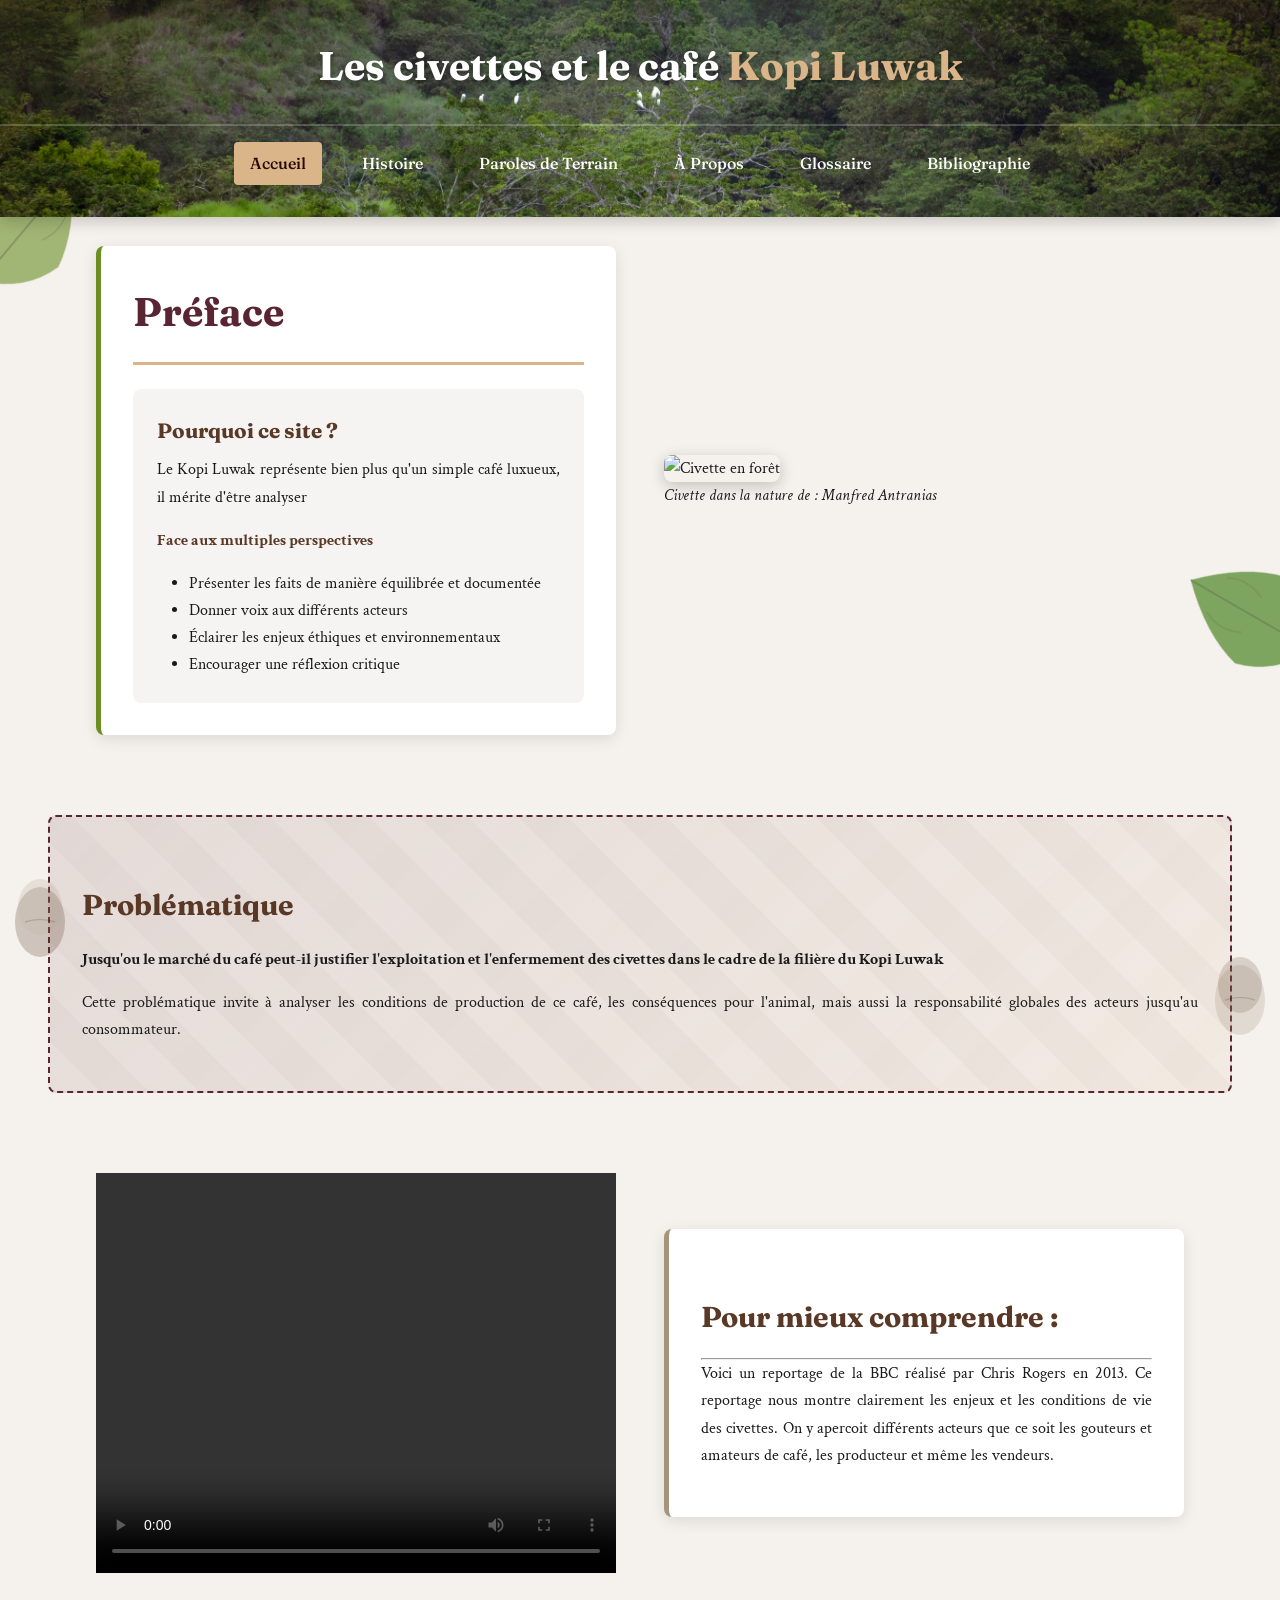
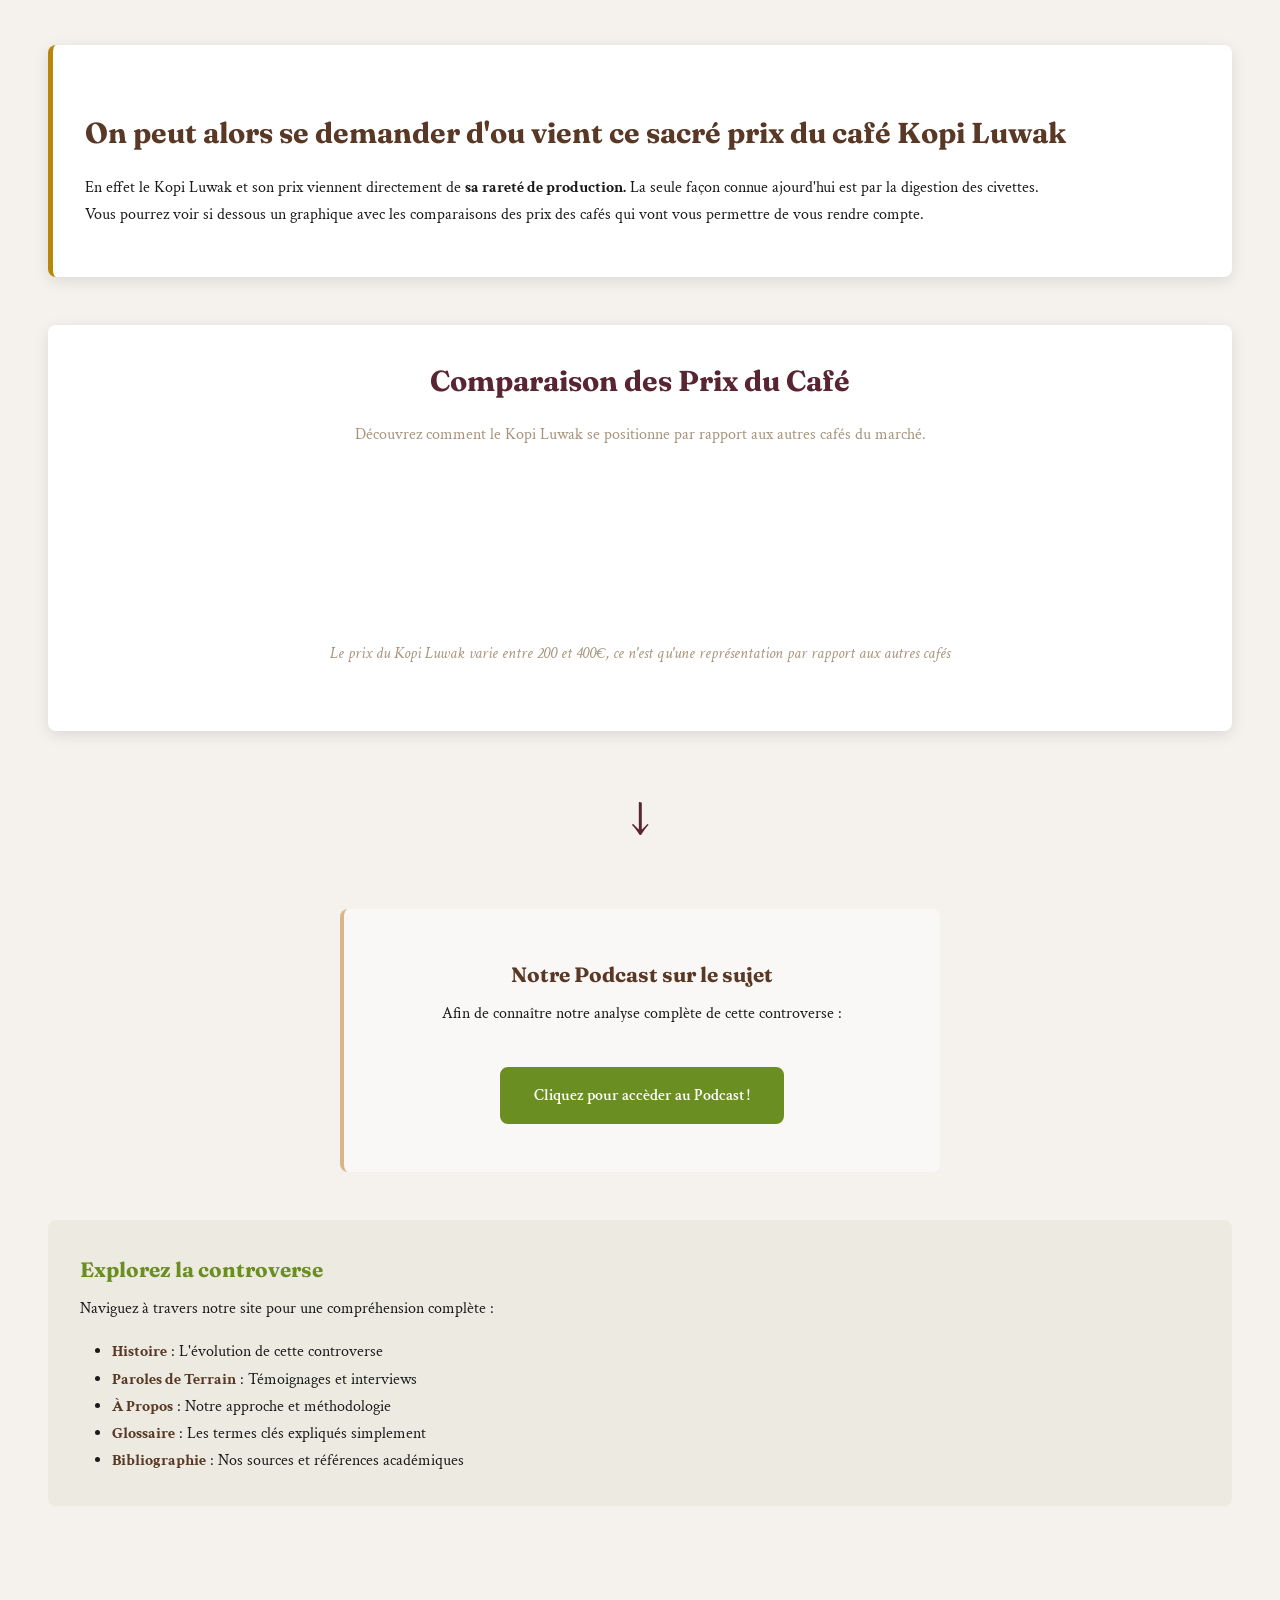
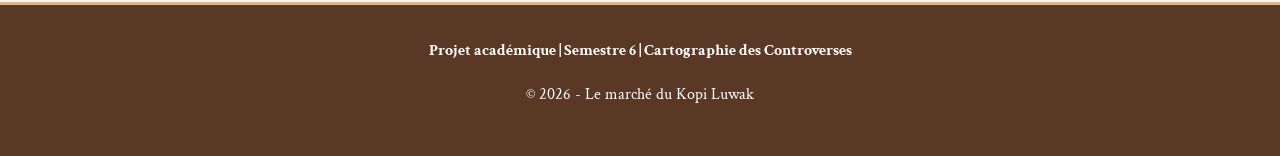
==== commit d3860cac: "Acceuil bon, histoire commencer" ====
--- a/src/index.html
+++ b/src/index.html
@@ -1,16 +1,23 @@
 <!DOCTYPE html>
 <html lang="fr">
+
 <head>
     <meta charset="UTF-8">
     <meta name="viewport" content="width=device-width, initial-scale=1.0">
     <title>Kopi Luwak - Les Civettes et la Controverse du Café</title>
+    <!--Image d'icone du site-->
+    <link rel="icon" type="image/png" href="/img/favicon.png">
     <link href="https://fonts.googleapis.com/css2?family=Fraunces:wght@400;600;700&family=Crimson+Text:wght@400;600&display=swap" rel="stylesheet">
     <link rel="stylesheet" href="style.css">
     <link rel="stylesheet" href="index.css">
+    <script src="script.js" defer></script>
     <script src="chart.js" defer></script>
     <script src="https://cdnjs.cloudflare.com/ajax/libs/Chart.js/3.9.1/chart.min.js"></script>
 </head>
+
 <body>
+
+    <!--Header & navigation-->
     <header>
         <div class="header-container">
             <div class="logo-section">
@@ -28,7 +35,7 @@
         </div>
     </header>
 
-
+    <!--Container Global-->
     <div class="container">
 
         <!-- INTRODUCTION CARD -->
@@ -37,13 +44,13 @@
                 <h1>Préface</h1>
                 <div class="intro-card-inner">
                     <h3>Pourquoi ce site ?</h3>
-                    <p>Le Kopi Luwak représente bien plus qu'un simple café luxueux...</p>
-                    <p>Face aux multiples perspectives...</p>
+                    <p>Le Kopi Luwak représente bien plus qu'un simple café luxueux, il mérite d'être analyser</p>
+                    <p><strong>Face aux multiples perspectives</strong></p>
                     <ul>
                         <li>Présenter les faits de manière équilibrée et documentée</li>
-                        <li>Donner voix aux différents acteurs...</li>
+                        <li>Donner voix aux différents acteurs</li>
                         <li>Éclairer les enjeux éthiques et environnementaux</li>
-                        <li>Encourager une réflexion critique...</li>
+                        <li>Encourager une réflexion critique</li>
                     </ul>
                 </div>
             </div>
@@ -59,9 +66,9 @@
 
         <!--Problématique-->
         <div class="problematic">
-            <h2>La Problématique</h2>
-            <p><strong>Comment concilier le prestige et le commerce lucratif du café Kopi Luwak avec le bien-être animal et l'impact environnemental de son exploitation ?</strong></p>
-            <p>Le Kopi Luwak, produit à partir de grains de café digérés par des civettes, soulève des questions fondamentales sur l'éthique, la durabilité et l'authenticité dans l'industrie du luxe. Cette controverse oppose les intérêts économiques, le bien-être animal et la conscience environnementale.</p>
+            <h2>Problématique</h2>
+            <p><strong>Jusqu'ou le marché du café peut-il justifier l'exploitation et l'enfermement des civettes dans le cadre de la filière du Kopi Luwak</strong></p>
+            <p>Cette problématique invite à analyser les conditions de production de ce café, les conséquences pour l'animal, mais aussi la responsabilité globales des acteurs jusqu'au consommateur.</p>
         </div>
 
         <!--Section Vidéo BBC-->
@@ -73,10 +80,18 @@
             <div class="card">
                 <h2>Pour mieux comprendre :</h2>
                 <hr>
-                <p>Voici un reportage de la BBC par Chris Rogers en 2013.
-                    Ce reportage nous montre clairement les enjeux et les conditions de vie des civettes
+                <p>Voici un reportage de la BBC réalisé par Chris Rogers en 2013.
+                    Ce reportage nous montre clairement les enjeux et les conditions de vie des civettes. On y apercoit différents acteurs que ce soit les gouteurs et amateurs de café, les producteur et même les vendeurs.
                 </p>
             </div>
+        </div>
+
+        <!--D'informations pour le prix du café etc-->
+        <div class="card">
+            <h2>On peut alors se demander d'ou vient ce sacré prix du café Kopi Luwak</h2>
+            <p>En effet le Kopi Luwak et son prix viennent directement de <strong>sa rareté de production.</strong> La seule façon connue ajourd'hui est par la digestion des civettes.
+                <br>Vous pourrez voir si dessous un graphique avec les comparaisons des prix des cafés qui vont vous permettre de vous rendre compte.
+            </p>
         </div>
 
 
@@ -85,7 +100,7 @@
             <h2>Comparaison des Prix du Café</h2>
             <p>Découvrez comment le Kopi Luwak se positionne par rapport aux autres cafés du marché.</p>
             <canvas id="priceChart"></canvas>
-            <p><i>Le prix du Kopi Luwak varie entre 200 et 400€</i></p>
+            <p><i>Le prix du Kopi Luwak varie entre 200 et 400€, ce n'est qu'une représentation par rapport aux autres cafés</i></p>
         </div>
 
         <!--Flèche-->
@@ -95,9 +110,9 @@
 
         <!--Podcast-->
         <div class="podcast-container" id="podcast">
-            <h3>Podcast Thématique</h3>
+            <h3>Notre Podcast sur le sujet</h3>
             <p>Afin de connaître notre analyse complète de cette controverse :</p>
-            <a href="podcast.html" class="podcast-btn">Cliquez pour écouter le Podcast</a>
+            <a href="podcast.html" class="podcast-btn">Cliquez pour accèder au Podcast !</a>
         </div>
 
 
@@ -106,8 +121,8 @@
             <h3>Explorez la controverse</h3>
             <p>Naviguez à travers notre site pour une compréhension complète :</p>
             <ul>
-                <li><a href="histoire.html"><strong>Histoire</strong></a> : L'évolution de cette controverse...</li>
-                <li><a href="paroles.html"><strong>Paroles de Terrain</strong> </a>: Témoignages et interviews...</li>
+                <li><a href="histoire.html"><strong>Histoire</strong></a> : L'évolution de cette controverse</li>
+                <li><a href="paroles.html"><strong>Paroles de Terrain</strong> </a>: Témoignages et interviews</li>
                 <li><a href="apropos.html"><strong>À Propos</strong></a> : Notre approche et méthodologie</li>
                 <li><a href="glossaire.html"><strong>Glossaire</strong></a> : Les termes clés expliqués simplement</li>
                 <li><a href="bibliographie.html"><strong>Bibliographie</strong></a> : Nos sources et références académiques</li>
@@ -115,9 +130,10 @@
         </div>
     </div>
 
+    <!--Footer-->
     <footer>
         <p><strong>Projet académique | Semestre 6 | Cartographie des Controverses</strong></p>
-        <p>© 2024 - Le marché du Kopi Luwak</p>
+        <p>© 2026 - Le marché du Kopi Luwak</p>
     </footer>
 
 </body>
--- a/src/style.css
+++ b/src/style.css
@@ -100,13 +100,12 @@
     color: white;
     padding: var(--spacing-lg) 0;
     box-shadow: 0 4px 15px rgba(0,0,0,0.2);
-    position: static;
+    position: fixed;
     top: 0;
     z-index: 100;
     width: 100%;
     box-sizing: border-box;
-    margin-left: 0;
-    margin-right: 0;
+    transition: padding 0.3s ease;
 }
 
 .header-container {
@@ -189,12 +188,27 @@
     width: 100%;
     margin: 0;
     padding: var(--spacing-xl);
+    margin-top: 150px;
 }
 
 .container-full {
     width: 100%;
     margin: 0;
     padding: 0;
+}
+
+/* ========== PAGE TITLE ============= */
+.container > h1:first-of-type {
+    margin-top: 2rem !important;
+    padding-top: 0 !important;
+    margin-bottom: var(--spacing-lg) !important;
+}
+
+/* ========== PAGE TITLE SPACING ========== */
+.container > h1:first-of-type {
+    margin-top: 3rem;
+    padding-top: 2rem;
+    margin-bottom: var(--spacing-lg);
 }
 
 /* ========== INTRO SECTION ========== */
@@ -499,6 +513,36 @@
     margin-top: 0;
 }
 
+/* ========== DECORATIVE ELEMENTS ========== */
+.leaf-decoration {
+    position: fixed;
+    opacity: 0.75;
+    pointer-events: none;
+    z-index: -1;
+}
+
+.leaf-left {
+    left: -80px;
+    top: 15%;
+    width: 200px;
+    height: 200px;
+    background-image: url('data:image/svg+xml,<svg xmlns="http://www.w3.org/2000/svg" viewBox="0 0 200 200"><path d="M100 20 Q140 60 150 100 Q140 140 100 160 Q60 140 50 100 Q60 60 100 20" fill="%236B8E23" opacity="0.8"/><line x1="100" y1="20" x2="100" y2="160" stroke="%234A5D2C" stroke-width="2" opacity="0.6"/><path d="M80 50 Q70 70 80 90" fill="none" stroke="%234A5D2C" stroke-width="1.5" opacity="0.4"/><path d="M120 50 Q130 70 120 90" fill="none" stroke="%234A5D2C" stroke-width="1.5" opacity="0.4"/></svg>');
+    background-size: contain;
+    background-repeat: no-repeat;
+    transform: rotate(40deg);
+}
+
+.leaf-right {
+    right: -80px;
+    bottom: 20%;
+    width: 200px;
+    height: 200px;
+    background-image: url('data:image/svg+xml,<svg xmlns="http://www.w3.org/2000/svg" viewBox="0 0 200 200"><path d="M100 20 Q140 60 150 100 Q140 140 100 160 Q60 140 50 100 Q60 60 100 20" fill="%23558B2F" opacity="1.0"/><line x1="100" y1="20" x2="100" y2="160" stroke="%233D5A1F" stroke-width="2" opacity="0.6"/><path d="M80 50 Q70 70 80 90" fill="none" stroke="%233D5A1F" stroke-width="1.5" opacity="0.4"/><path d="M120 50 Q130 70 120 90" fill="none" stroke="%233D5A1F" stroke-width="1.5" opacity="0.4"/></svg>');
+    background-size: contain;
+    background-repeat: no-repeat;
+    transform: rotate(-60deg);
+}
+
 /* ========== MAP SECTION ========== */
 .map-container {
     background: white;
@@ -593,5 +637,6 @@
 
     .container {
         padding: 0 1rem;
+        margin-top: 450px;
     }
 }
--- a/src/index.css
+++ b/src/index.css
@@ -16,6 +16,10 @@
 .intro-card-inner ul {
     margin-left: 2rem;
     margin-top: 1rem;
+}
+
+.intro-card-inner strong {
+    color: var(--medium-brown);
 }
 
 /* Intro image caption */
@@ -124,35 +128,7 @@
     transform: scale(0.98);
 }
 
-/* ========== DECORATIVE ELEMENTS ========== */
-.leaf-decoration {
-    position: fixed;
-    opacity: 0.75;
-    pointer-events: none;
-    z-index: -1;
-}
 
-.leaf-left {
-    left: -80px;
-    top: 15%;
-    width: 200px;
-    height: 200px;
-    background-image: url('data:image/svg+xml,<svg xmlns="http://www.w3.org/2000/svg" viewBox="0 0 200 200"><path d="M100 20 Q140 60 150 100 Q140 140 100 160 Q60 140 50 100 Q60 60 100 20" fill="%236B8E23" opacity="0.8"/><line x1="100" y1="20" x2="100" y2="160" stroke="%234A5D2C" stroke-width="2" opacity="0.6"/><path d="M80 50 Q70 70 80 90" fill="none" stroke="%234A5D2C" stroke-width="1.5" opacity="0.4"/><path d="M120 50 Q130 70 120 90" fill="none" stroke="%234A5D2C" stroke-width="1.5" opacity="0.4"/></svg>');
-    background-size: contain;
-    background-repeat: no-repeat;
-    transform: rotate(40deg);
-}
-
-.leaf-right {
-    right: -80px;
-    bottom: 20%;
-    width: 200px;
-    height: 200px;
-    background-image: url('data:image/svg+xml,<svg xmlns="http://www.w3.org/2000/svg" viewBox="0 0 200 200"><path d="M100 20 Q140 60 150 100 Q140 140 100 160 Q60 140 50 100 Q60 60 100 20" fill="%23558B2F" opacity="1.0"/><line x1="100" y1="20" x2="100" y2="160" stroke="%233D5A1F" stroke-width="2" opacity="0.6"/><path d="M80 50 Q70 70 80 90" fill="none" stroke="%233D5A1F" stroke-width="1.5" opacity="0.4"/><path d="M120 50 Q130 70 120 90" fill="none" stroke="%233D5A1F" stroke-width="1.5" opacity="0.4"/></svg>');
-    background-size: contain;
-    background-repeat: no-repeat;
-    transform: rotate(-60deg);
-}
 
 /* Price comparison section */
 .price-comparison-section {
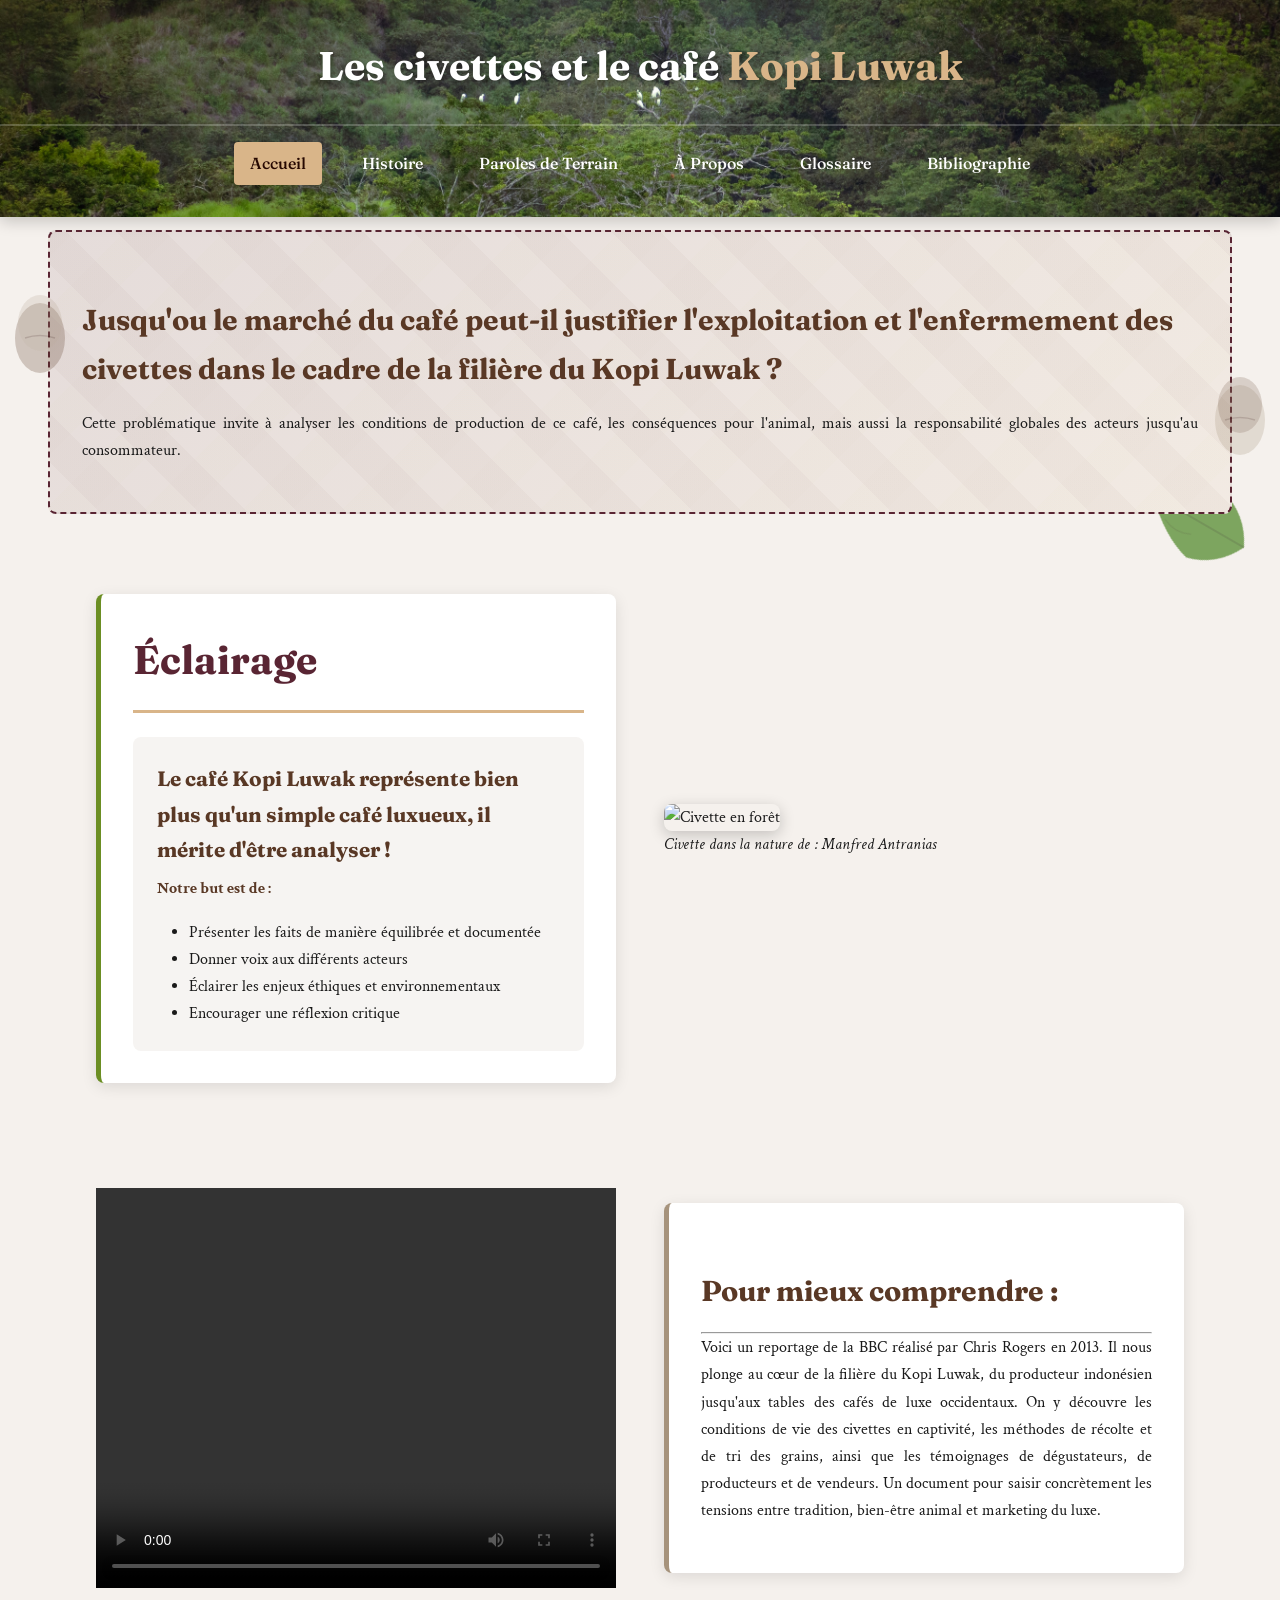
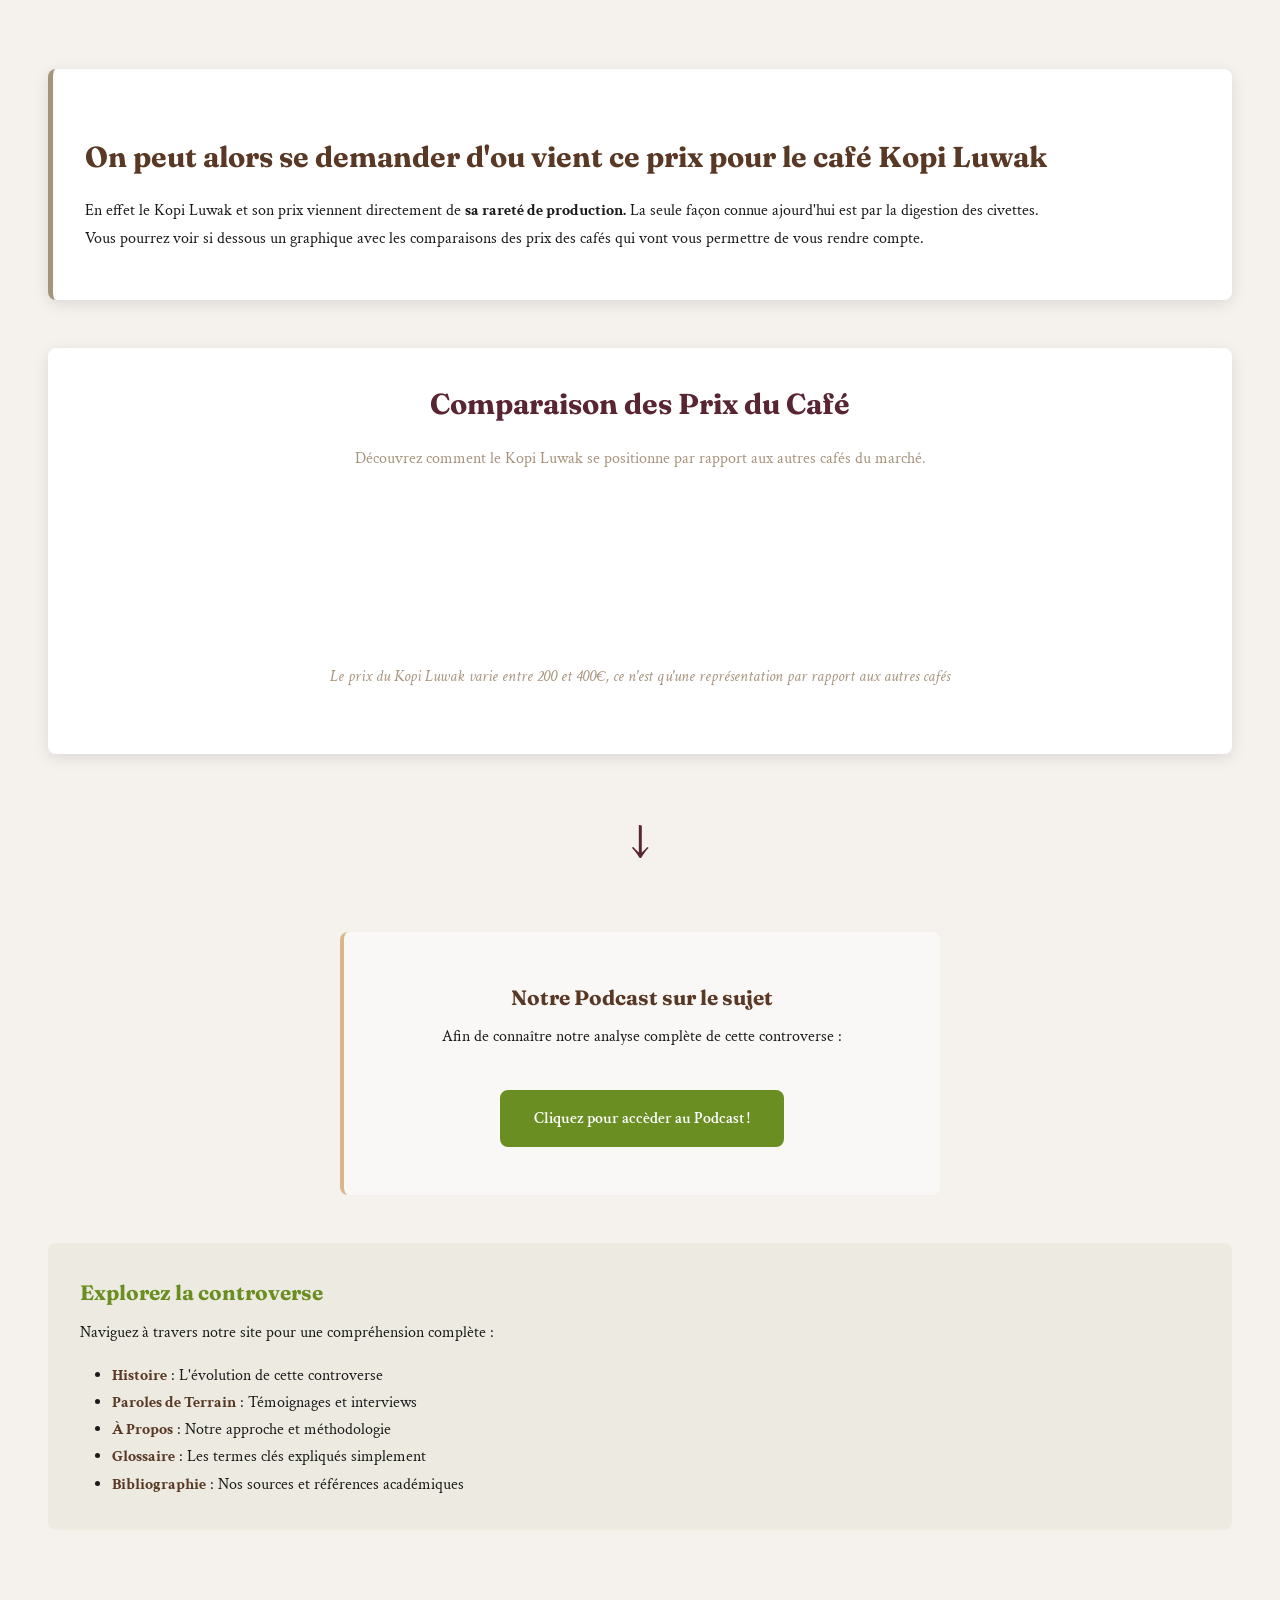
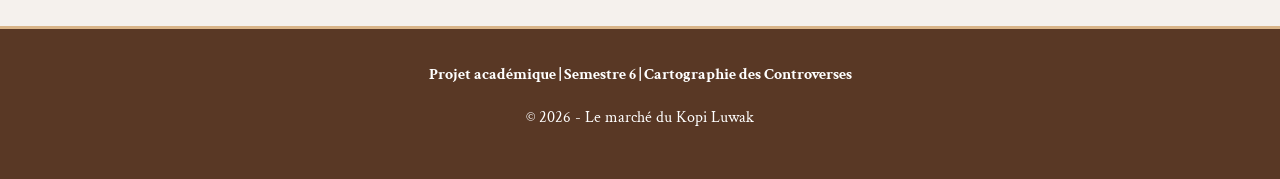
==== commit 8be62851: "Glossaire.html Paroles.html" ====
--- a/src/index.html
+++ b/src/index.html
@@ -35,17 +35,28 @@
         </div>
     </header>
 
+    <!--Feuilles de décoration-->
+    <div class="leaf-decoration leaf-left"></div>
+    <div class="leaf-decoration leaf-right"></div>
+
     <!--Container Global-->
     <div class="container">
+
+        <!--Problématique-->
+        <div class="problematic">
+            <h2>Jusqu'ou le marché du café peut-il justifier l'exploitation et l'enfermement des civettes dans le cadre de la filière du Kopi Luwak ?</h2>
+            <p>Cette problématique invite à analyser les conditions de production de ce café, les conséquences pour l'animal, mais aussi la responsabilité globales des acteurs jusqu'au consommateur.</p>
+        </div>
+
+
 
         <!-- INTRODUCTION CARD -->
         <div class="intro-section">
             <div class="intro-card">
-                <h1>Préface</h1>
+                <h1>Éclairage</h1>
                 <div class="intro-card-inner">
-                    <h3>Pourquoi ce site ?</h3>
-                    <p>Le Kopi Luwak représente bien plus qu'un simple café luxueux, il mérite d'être analyser</p>
-                    <p><strong>Face aux multiples perspectives</strong></p>
+                    <h3>Le café Kopi Luwak représente bien plus qu'un simple café luxueux, il mérite d'être analyser !</h3>
+                    <p><strong>Notre but est de :</strong></p>
                     <ul>
                         <li>Présenter les faits de manière équilibrée et documentée</li>
                         <li>Donner voix aux différents acteurs</li>
@@ -60,16 +71,7 @@
             </div>
         </div>
 
-        <!--Feuilles de décoration-->
-        <div class="leaf-decoration leaf-left"></div>
-        <div class="leaf-decoration leaf-right"></div>
-
-        <!--Problématique-->
-        <div class="problematic">
-            <h2>Problématique</h2>
-            <p><strong>Jusqu'ou le marché du café peut-il justifier l'exploitation et l'enfermement des civettes dans le cadre de la filière du Kopi Luwak</strong></p>
-            <p>Cette problématique invite à analyser les conditions de production de ce café, les conséquences pour l'animal, mais aussi la responsabilité globales des acteurs jusqu'au consommateur.</p>
-        </div>
+ 
 
         <!--Section Vidéo BBC-->
         <div class="intro-section">
@@ -80,15 +82,14 @@
             <div class="card">
                 <h2>Pour mieux comprendre :</h2>
                 <hr>
-                <p>Voici un reportage de la BBC réalisé par Chris Rogers en 2013.
-                    Ce reportage nous montre clairement les enjeux et les conditions de vie des civettes. On y apercoit différents acteurs que ce soit les gouteurs et amateurs de café, les producteur et même les vendeurs.
+                <p>Voici un reportage de la BBC réalisé par Chris Rogers en 2013. Il nous plonge au cœur de la filière du Kopi Luwak, du producteur indonésien jusqu'aux tables des cafés de luxe occidentaux. On y découvre les conditions de vie des civettes en captivité, les méthodes de récolte et de tri des grains, ainsi que les témoignages de dégustateurs, de producteurs et de vendeurs. Un document pour saisir concrètement les tensions entre tradition, bien-être animal et marketing du luxe.
                 </p>
             </div>
         </div>
 
         <!--D'informations pour le prix du café etc-->
         <div class="card">
-            <h2>On peut alors se demander d'ou vient ce sacré prix du café Kopi Luwak</h2>
+            <h2>On peut alors se demander d'ou vient ce prix pour le café Kopi Luwak</h2>
             <p>En effet le Kopi Luwak et son prix viennent directement de <strong>sa rareté de production.</strong> La seule façon connue ajourd'hui est par la digestion des civettes.
                 <br>Vous pourrez voir si dessous un graphique avec les comparaisons des prix des cafés qui vont vous permettre de vous rendre compte.
             </p>
--- a/src/style.css
+++ b/src/style.css
@@ -189,6 +189,7 @@
     margin: 0;
     padding: var(--spacing-xl);
     margin-top: 150px;
+    z-index: 1;
 }
 
 .container-full {
@@ -322,102 +323,6 @@
     box-shadow: 0 8px 25px rgba(0,0,0,0.15);
 }
 
-/* ========== TIMELINE ========== */
-.timeline {
-    margin: var(--spacing-lg) 0;
-    padding-left: var(--spacing-lg);
-    border-left: 3px solid var(--light-brown);
-    position: relative;
-}
-
-.timeline-item {
-    margin-bottom: var(--spacing-lg);
-    padding-left: var(--spacing-lg);
-    position: relative;
-}
-
-.timeline-item::before {
-    content: '';
-    width: 12px;
-    height: 12px;
-    background: var(--light-brown);
-    border-radius: 50%;
-    position: absolute;
-    left: -2.6rem;
-    top: 0.3rem;
-}
-
-.timeline-item h3 {
-    color: var(--medium-brown);
-    margin-bottom: var(--spacing-xs);
-}
-
-/* ========== PROBLEM STATEMENT ========== */
-.problematic {
-    background-color: #f5f1ed;
-    background-image: 
-        linear-gradient(135deg, rgba(89, 40, 51, 0.1), rgba(217, 181, 137, 0.1)),
-        repeating-linear-gradient(45deg, transparent, transparent 35px, rgba(89, 56, 40, 0.03) 35px, rgba(89, 56, 40, 0.03) 70px),
-        repeating-linear-gradient(-45deg, transparent, transparent 35px, rgba(217, 181, 137, 0.02) 35px, rgba(217, 181, 137, 0.02) 70px);
-    padding: var(--spacing-lg);
-    border-radius: var(--radius-lg);
-    border: 2px dashed var(--dark-burgundy);
-    margin: var(--spacing-lg) 0;
-    position: relative;
-}
-
-.problematic::before {
-    content: '';
-    position: absolute;
-    left: -60px;
-    top: 20%;
-    width: 100px;
-    height: 100px;
-    background-image: url('data:image/svg+xml,<svg xmlns="http://www.w3.org/2000/svg" viewBox="0 0 100 100"><ellipse cx="50" cy="50" rx="25" ry="35" fill="%23593825" opacity="0.4"/><ellipse cx="50" cy="35" rx="22" ry="28" fill="%23A6937C" opacity="0.3"/><path d="M 35 50 Q 50 45 65 50" stroke="%23260801" stroke-width="1.5" fill="none" opacity="0.3"/></svg>');
-    background-size: contain;
-    background-repeat: no-repeat;
-    pointer-events: none;
-    opacity: 0.6;
-}
-
-.problematic::after {
-    content: '';
-    position: absolute;
-    right: -60px;
-    bottom: 15%;
-    width: 100px;
-    height: 100px;
-    background-image: url('data:image/svg+xml,<svg xmlns="http://www.w3.org/2000/svg" viewBox="0 0 100 100"><ellipse cx="50" cy="50" rx="25" ry="35" fill="%23A6937C" opacity="0.4"/><ellipse cx="50" cy="35" rx="22" ry="28" fill="%23593825" opacity="0.3"/><path d="M 35 50 Q 50 45 65 50" stroke="%23260801" stroke-width="1.5" fill="none" opacity="0.3"/></svg>');
-    background-size: contain;
-    background-repeat: no-repeat;
-    pointer-events: none;
-    opacity: 0.6;
-}
-
-.problematic > * {
-    position: relative;
-    z-index: 1;
-}
-
-/* ========== PADLET SECTION ========== */
-.padlet-section {
-    background: linear-gradient(135deg, rgba(107, 142, 35, 0.05), rgba(184, 134, 11, 0.05));
-    padding: var(--spacing-lg);
-    border-radius: var(--radius-lg);
-    margin: var(--spacing-lg) 0;
-    border: 2px solid var(--accent-green);
-}
-
-.padlet-section h2 {
-    color: var(--accent-green);
-    margin-top: 0;
-}
-
-.padlet-embed-container {
-    background: white;
-    padding: var(--spacing-sm);
-    border-radius: var(--radius-md);
-}
 
 /* ========== QUOTES ========== */
 .quote-box {
@@ -522,9 +427,9 @@
 }
 
 .leaf-left {
-    left: -80px;
-    top: 15%;
-    width: 200px;
+    left: 0;
+    top: 200px;
+    width: 150px;
     height: 200px;
     background-image: url('data:image/svg+xml,<svg xmlns="http://www.w3.org/2000/svg" viewBox="0 0 200 200"><path d="M100 20 Q140 60 150 100 Q140 140 100 160 Q60 140 50 100 Q60 60 100 20" fill="%236B8E23" opacity="0.8"/><line x1="100" y1="20" x2="100" y2="160" stroke="%234A5D2C" stroke-width="2" opacity="0.6"/><path d="M80 50 Q70 70 80 90" fill="none" stroke="%234A5D2C" stroke-width="1.5" opacity="0.4"/><path d="M120 50 Q130 70 120 90" fill="none" stroke="%234A5D2C" stroke-width="1.5" opacity="0.4"/></svg>');
     background-size: contain;
@@ -533,10 +438,10 @@
 }
 
 .leaf-right {
-    right: -80px;
-    bottom: 20%;
-    width: 200px;
-    height: 200px;
+    right: 0;
+    bottom: 300px;
+    width: 150px;
+    height: 150px;
     background-image: url('data:image/svg+xml,<svg xmlns="http://www.w3.org/2000/svg" viewBox="0 0 200 200"><path d="M100 20 Q140 60 150 100 Q140 140 100 160 Q60 140 50 100 Q60 60 100 20" fill="%23558B2F" opacity="1.0"/><line x1="100" y1="20" x2="100" y2="160" stroke="%233D5A1F" stroke-width="2" opacity="0.6"/><path d="M80 50 Q70 70 80 90" fill="none" stroke="%233D5A1F" stroke-width="1.5" opacity="0.4"/><path d="M120 50 Q130 70 120 90" fill="none" stroke="%233D5A1F" stroke-width="1.5" opacity="0.4"/></svg>');
     background-size: contain;
     background-repeat: no-repeat;
@@ -566,6 +471,7 @@
     flex-direction: column;
     align-items: center;
     justify-content: center;
+    z-index: 1;
 }
 
 footer p {
--- a/src/index.css
+++ b/src/index.css
@@ -32,6 +32,53 @@
     height: auto;
     border-radius: 8px;
     box-shadow: 0 4px 15px rgba(0,0,0,0.2);
+}
+
+/* ========== PROBLEM STATEMENT ========== */
+.problematic {
+    background-color: #f5f1ed;
+    background-image: 
+        linear-gradient(135deg, rgba(89, 40, 51, 0.1), rgba(217, 181, 137, 0.1)),
+        repeating-linear-gradient(45deg, transparent, transparent 35px, rgba(89, 56, 40, 0.03) 35px, rgba(89, 56, 40, 0.03) 70px),
+        repeating-linear-gradient(-45deg, transparent, transparent 35px, rgba(217, 181, 137, 0.02) 35px, rgba(217, 181, 137, 0.02) 70px);
+    padding: var(--spacing-lg);
+    border-radius: var(--radius-lg);
+    border: 2px dashed var(--dark-burgundy);
+    margin: var(--spacing-lg) 0;
+    position: relative;
+}
+
+.problematic::before {
+    content: '';
+    position: absolute;
+    left: -60px;
+    top: 20%;
+    width: 100px;
+    height: 100px;
+    background-image: url('data:image/svg+xml,<svg xmlns="http://www.w3.org/2000/svg" viewBox="0 0 100 100"><ellipse cx="50" cy="50" rx="25" ry="35" fill="%23593825" opacity="0.4"/><ellipse cx="50" cy="35" rx="22" ry="28" fill="%23A6937C" opacity="0.3"/><path d="M 35 50 Q 50 45 65 50" stroke="%23260801" stroke-width="1.5" fill="none" opacity="0.3"/></svg>');
+    background-size: contain;
+    background-repeat: no-repeat;
+    pointer-events: none;
+    opacity: 0.6;
+}
+
+.problematic::after {
+    content: '';
+    position: absolute;
+    right: -60px;
+    bottom: 15%;
+    width: 100px;
+    height: 100px;
+    background-image: url('data:image/svg+xml,<svg xmlns="http://www.w3.org/2000/svg" viewBox="0 0 100 100"><ellipse cx="50" cy="50" rx="25" ry="35" fill="%23A6937C" opacity="0.4"/><ellipse cx="50" cy="35" rx="22" ry="28" fill="%23593825" opacity="0.3"/><path d="M 35 50 Q 50 45 65 50" stroke="%23260801" stroke-width="1.5" fill="none" opacity="0.3"/></svg>');
+    background-size: contain;
+    background-repeat: no-repeat;
+    pointer-events: none;
+    opacity: 0.6;
+}
+
+.problematic > * {
+    position: relative;
+    z-index: 1;
 }
 
 /* Arrow down simple */
@@ -129,7 +176,6 @@
 }
 
 
-
 /* Price comparison section */
 .price-comparison-section {
     background: white;
